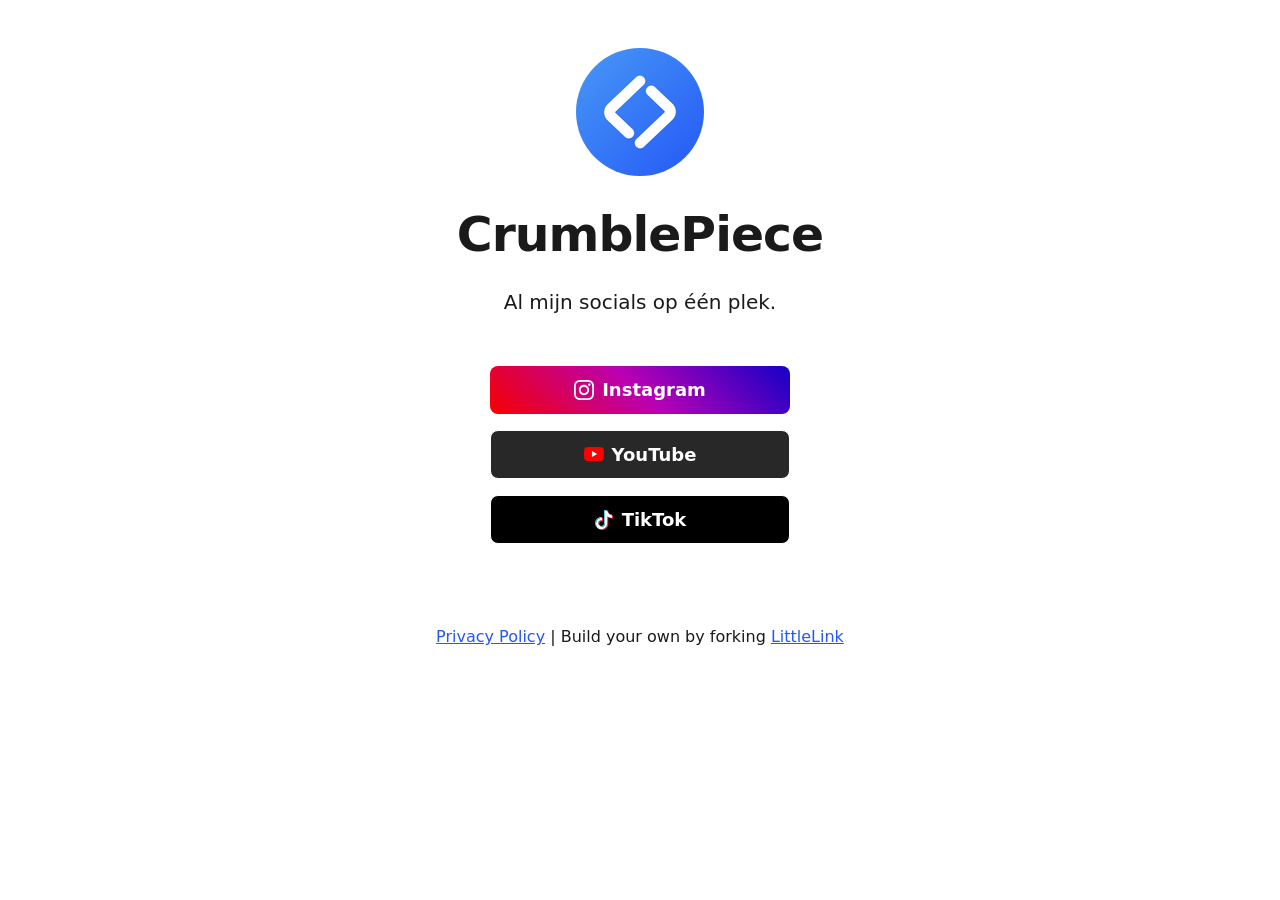
==== index.html @ 975ea376 "CrumblePiece linkpagina op basis van LittleLink Co-Authored-By: Claude Opus 5.5 <noreply@anthropic.c" ====
<!DOCTYPE html>

<!--
  To change the theme, change the class on the html tag below to one of:
  - theme-auto: Automatically switches based on user's system preferences
  - theme-light: Forces light theme
  - theme-dark: Forces dark theme
-->

<html class="theme-auto" lang="nl"> <!-- Update `class="theme-auto"` with your preference -->

  <head>
    <meta charset="utf-8">
    <meta name="viewport" content="width=device-width, initial-scale=1">

    <!-- Page Title - Change this to your name/brand (50-60 characters recommended) -->
    <title>CrumblePiece</title>
    <link rel="icon" type="image/png" href="images/avatar.png"> <!-- Update this with your own favicon -->

    <!-- Meta Description - Write a description (150-160 characters recommended) -->
    <meta name="description" content="Volg CrumblePiece op Instagram, YouTube en TikTok.">

    <!-- Canonical URL - Helps prevent duplicate content issues -->
    <link rel="canonical" href="https://crumblepiece.com/">

    <!-- Author Information -->
    <meta name="author" content="CrumblePiece">

    <!-- Browser UI Color - Matches the default light/dark theme backgrounds -->
    <meta name="theme-color" content="#ffffff" media="(prefers-color-scheme: light)">
    <meta name="theme-color" content="#121212" media="(prefers-color-scheme: dark)">

    <!-- Social Sharing (Open Graph & Twitter) - Uncomment and fill in to control how your page
         looks when shared on social platforms and in chat apps.
         og:url and og:image must be full absolute URLs. -->
    <!--
    <meta property="og:type" content="website">
    <meta property="og:title" content="CrumblePiece">
    <meta property="og:description" content="A short description of your page.">
    <meta property="og:url" content="https://crumblepiece.com/">
    <meta property="og:image" content="https://yourwebsite.com/images/avatar@2x.png">
    <meta name="twitter:card" content="summary">
    -->

    <!-- Font Preloads - Lets the browser fetch fonts in parallel with the stylesheets -->
    <link rel="preload" href="fonts/open-sans-v34-vietnamese_latin-ext_latin_hebrew_greek-ext_greek_cyrillic-ext_cyrillic-regular.woff2" as="font" type="font/woff2" crossorigin>
    <link rel="preload" href="fonts/open-sans-v34-vietnamese_latin-ext_latin_hebrew_greek-ext_greek_cyrillic-ext_cyrillic-700.woff2" as="font" type="font/woff2" crossorigin>
    <link rel="preload" href="fonts/open-sans-v34-vietnamese_latin-ext_latin_hebrew_greek-ext_greek_cyrillic-ext_cyrillic-800.woff2" as="font" type="font/woff2" crossorigin>

    <!-- Stylesheets -->
    <link rel="stylesheet" href="css/reset.css">
    <link rel="stylesheet" href="css/style.css">
    <link rel="stylesheet" href="css/brands.css">

    <!-- LittleLink Extended Stylesheet (Optional) -->
    <!-- <link rel="stylesheet" href="css/brands-extended.css"> -->
    <!-- Learn more at https://github.com/sethcottle/littlelink-extended.
         Remove comments if you've added LittleLink Extended dependencies -->

  </head>

<body>

    <div class="container">
        <div class="column">
          <main>

            <!--
              By default, the Avatar is rounded. Use the following:
              - avatar--rounded: Automatically rounds the image
              - avatar--soft: Slightly rounds the image
              - avatar--none: Removes any rounding

              Be sure to replace the src with your own image path and update the alt text
            -->
            <img class="avatar avatar--rounded" src="images/avatar.png" srcset="images/avatar@2x.png 2x" alt="CrumblePiece" width="128" height="128" fetchpriority="high">

            <!-- Replace with your name or brand -->
            <h1>CrumblePiece</h1>

            <!-- Add a short description about yourself or your brand -->
            <p>Al mijn socials op één plek.</p>

            <!-- All your buttons go here -->
            <nav class="button-stack" aria-label="Links">

              <!-- Instagram -->
              <a class="button button-instagram" href="https://www.instagram.com/crumblepiece" target="_blank" rel="noopener"><img class="icon" aria-hidden="true" src="images/icons/instagram.svg" alt="Instagram Logo">Instagram</a>

              <!-- YouTube -->
              <a class="button button-yt" href="https://www.youtube.com/@CrumblePiece" target="_blank" rel="noopener"><img class="icon" aria-hidden="true" src="images/icons/youtube.svg" alt="YouTube Logo">YouTube</a>

              <!-- TikTok -->
              <a class="button button-tiktok" href="https://www.tiktok.com/@crumblepiece0" target="_blank" rel="noopener"><img class="icon" aria-hidden="true" src="images/icons/tiktok.svg" alt="TikTok Logo">TikTok</a>

      </nav>
      </main>

      <!-- Feel free to add your own footer information, including updating `privacy.html` to reflect how your LittleLink fork is set up -->
      <footer>
        <a href="privacy.html">Privacy Policy</a> | Build your own by forking <a href="https://littlelink.io" target="_blank" rel="noopener">LittleLink</a>
      </footer>

    </div>
  </div>

</body>

</html>
---- css/style.css ----
/*
* LittleLink
* https://littlelink.io
* Free to use under the MIT license
* http://www.opensource.org/licenses/mit-license.php
*/

/* Grid
  –––––––––––––––––––––––––––––––––––––––––––––––––– */
  .container {
	position:relative;
	width:100%;
	max-width:37.5rem;     				/* 600px */
    text-align:center;
	margin:0 auto;
	padding:var(--spacing-xl) var(--spacing-m) 0 var(--spacing-m);
	box-sizing:border-box;
}
.container-left {
	position:relative;
	width:100%;
	max-width:37.5rem;
	text-align:left;
	margin:0 auto;
	padding:0 1.25rem;
	box-sizing:border-box;
}
.container-left p {
	margin-bottom: 1rem;  				/* 16px space between paragraphs */
  }
.column {
	width:100%;
	box-sizing:border-box;
}
/* For devices larger than 400px */
  @media (min-width:25rem) {            /* 400px */
    .container {
	width:85%;
}
}/* For devices larger than 550px */
  @media (min-width:34.375rem) {        /* 550px */
    .container {
	width:80%;
}
}

/* Base Styles
  –––––––––––––––––––––––––––––––––––––––––––––––––– */
  body {
	margin:0;
	padding:0;
	background-color:#ffffff;
	color:#1a1a1a;
	font-family:"Open Sans",system-ui;
    font-weight:400;
	line-height:1.6;
}

/* Base Typography Settings
–––––––––––––––––––––––––––––––––––––––––––––––––– */
/* Base size - 16px browser default */
:root {
  font-size:16px;           /* Using a 1.25 modular scale for typography */
  --scale-0:1rem;           /* 16px */
  --scale-1:1.25rem;        /* 20px */
  --scale-2:1.563rem;       /* 25px */
  --scale-3:1.953rem;       /* 31px */
  --scale-4:2.441rem;       /* 39px */
  --scale-5:3.052rem;       /* 49px */

  /* Spacing units */
  --spacing-xs:0.5rem;      /* 8px */
  --spacing-s:1rem;         /* 16px */
  --spacing-m:1.5rem;       /* 24px */
  --spacing-l:2rem;         /* 32px */
  --spacing-xl:3rem;        /* 48px */
  --spacing-xxl:4rem;       /* 64px */
}

/* Avatar */
.avatar {
	width: 8rem;             /* 128px */
	height: 8rem;
	border-radius: 50%;
	object-fit: cover;
	background-position: center;
	margin-bottom: var(--spacing-l);
	margin-left: auto;
	margin-right: auto;
	display: block;
  }

/* Typography Scale */
h1 {
	margin:0 0 var(--spacing-m) 0;
	font-size:var(--scale-5);           /* ~49px */
  	font-weight:800;
	line-height:1.1;
	letter-spacing:-0.02em;
	word-wrap:break-word;
	overflow-wrap:break-word;
	hyphens:auto;           /* Delete this to remove automatic hyphen on line break */
}
body {
	font-size:var(--scale-1);           /* 20px */
  	line-height:1.6;
}
.container p {
	margin:0 0 var(--spacing-xl) 0;
	font-size:var(--scale-1);
	line-height:1.6;
}

/* Footer */
footer {
	margin:var(--spacing-xxl) 0;            /* 4rem (64px) top and bottom */
    font-size:var(--scale-0);
}

/* Responsive adjustments */
@media (max-width:34.375rem) {              /* 550px */
  h1 {
	font-size:2rem;
}
body {
	font-size:var(--scale-0);
}
.container p {
	font-size:var(--scale-0);
}
.avatar {
	margin-bottom:var(--spacing-m);
}
footer {
	margin:var(--spacing-xl) 0;         	/* 3rem (48px) top and bottom */
}
}

/* Links
  –––––––––––––––––––––––––––––––––––––––––––––––––– */
  a {
	color:#2457F5;
	text-decoration:underline;
}
a:hover {
	color:#083BDA;
}

/* Buttons
–––––––––––––––––––––––––––––––––––––––––––––––––– */
.button,button {
	display:inline-flex;
	align-items:center;
	justify-content:center;
	width:18.75rem;             	/* 300px */
 	min-height:3rem;                /* 48px */
  	padding:0.75rem 1rem;         	/* 12px ; 16px */
  	font-size:1.125rem;           	/* 18px */
  	font-weight:700;
	text-decoration:none;
	white-space:normal;
  	background-color:var(--button-background,transparent);
	color:var(--button-text,#000000);
	border:var(--button-border,none);
	border-radius:0.5rem;
	cursor:pointer;
	box-sizing:border-box;
	hyphens:auto;               	/* Delete this to remove automatic hyphen on line break */
  	margin-bottom:1rem;
	text-align:center;
	line-height:1.3;
}

/* Icons
–––––––––––––––––––––––––––––––––––––––––––––––––– */
.icon {
	width:1.25rem;
	height:1.25rem;
	margin-right:0.5rem;
	flex-shrink:0;
}

/* Avatar Modifiers
  –––––––––––––––––––––––––––––––––––––––––––––––––– */
   /* Modifier for no avatar rounding */
   .avatar--none {
	border-radius: 0%;
  }

  /* Modifier for rounded avatar */
  .avatar--rounded {
	border-radius: 50%;
  }

  /* Modifier for slightly rounded corners */
  .avatar--soft {
	border-radius: 0.5rem;   /* 8px rounded corners */
  }

/* Theme System
  –––––––––––––––––––––––––––––––––––––––––––––––––– */
/* Light theme is default above */

/* Light theme (forced) */
:root.theme-light {
	color-scheme:light;
}

/* Dark theme */
:root.theme-dark {
	color-scheme:dark;
}
:root.theme-dark :focus-visible {
	outline: 2px solid #4899F7;
	outline-offset: 2px;
  }
:root.theme-dark body {
	background-color:#121212;
	color:#ffffff;
}
:root.theme-dark a:not(.button) {
	color:#4899F7;
}
:root.theme-dark a:not(.button):hover {
	color:#7AB8FF;
}

/* Auto theme */
:root.theme-auto {
	color-scheme:light dark;
}
@media (prefers-color-scheme:dark) {
	:root.theme-auto body {
	background-color:#121212;
	color:#ffffff;
}
:root.theme-auto :focus-visible {
    outline: 2px solid #4899F7;
    outline-offset: 2px;
  }
:root.theme-auto a:not(.button) {
	color:#4899F7;
}
:root.theme-auto a:not(.button):hover {
	color:#7AB8FF;
}
}

/* Button Text Color Override
    –––––––––––––––––––––––––––––––––––––––––––––––––– */
    .button:hover,button:hover {
	color:var(--button-text,#000000);
}

/* Privacy Page Styles
  –––––––––––––––––––––––––––––––––––––––––––––––––– */
.container-left nav {
	margin:var(--spacing-l) 0;
	text-align:left;
}
section {
	margin:var(--spacing-xl) 0;
	text-align:left;
}
h2 {
	font-size:var(--scale-3);
	font-weight:700;
	margin-bottom:var(--spacing-m);
}
h3 {
	font-size:var(--scale-2);
	font-weight:600;
	margin:var(--spacing-l) 0 var(--spacing-s) 0;
}
ul {
	list-style:none;
	padding:0;
	margin:0 0 var(--spacing-m) 0;
}
ul li {
	margin-bottom:var(--spacing-xs);
}

/* Privacy page specific responsive adjustments */
  @media (max-width:34.375rem) {
	h2 {
	font-size:var(--scale-2);
	}
	h3 {
	font-size:var(--scale-1);
	}
	section {
	margin:var(--spacing-l) 0;
	}
}

/* Font Face Definitions
  –––––––––––––––––––––––––––––––––––––––––––––––––– */
@font-face {
	font-display:swap;
	font-family:'Open Sans';
	font-style:normal;
	font-weight:400;
	src:url('../fonts/open-sans-v34-vietnamese_latin-ext_latin_hebrew_greek-ext_greek_cyrillic-ext_cyrillic-regular.woff2') format('woff2');
}
@font-face {
	font-display:swap;
	font-family:'Open Sans';
	font-style:normal;
	font-weight:600;
	src:url('../fonts/open-sans-v34-vietnamese_latin-ext_latin_hebrew_greek-ext_greek_cyrillic-ext_cyrillic-600.woff2') format('woff2');
}
@font-face {
	font-display:swap;
	font-family:'Open Sans';
	font-style:normal;
	font-weight:700;
	src:url('../fonts/open-sans-v34-vietnamese_latin-ext_latin_hebrew_greek-ext_greek_cyrillic-ext_cyrillic-700.woff2') format('woff2');
}
@font-face {
	font-display:swap;
	font-family:'Open Sans';
	font-style:normal;
	font-weight:800;
	src:url('../fonts/open-sans-v34-vietnamese_latin-ext_latin_hebrew_greek-ext_greek_cyrillic-ext_cyrillic-800.woff2') format('woff2');
}
---- css/brands.css ----
/*
* LittleLink Button Styles
* https://littlelink.io
* Free to use under the MIT license
* http://www.opensource.org/licenses/mit-license.php
*/

/* Brand Button Base Styles
–––––––––––––––––––––––––––––––––––––––––––––––––– */
/* Only include brand-specific button styling here.
   The color/background/border plumbing lives in style.css. */
.button,button {
	transition:filter 0.2s ease,transform 0.2s ease;
}

/* Global Button Hover Effect
–––––––––––––––––––––––––––––––––––––––––––––––––– */
.button:hover,button:hover {
	filter:brightness(90%);
	transform:translateY(-1px);
}

/* Button Icons
–––––––––––––––––––––––––––––––––––––––––––––––––– */
.icon {
	filter:var(--icon-filter,none);
}

/* Brand-Specific Styles
–––––––––––––––––––––––––––––––––––––––––––––––––– */

/* Default */
.button.button-default {
	--button-text:#ffffff;
	--button-background:#2457F5;
	--button-border:1px solid #ffffff;
}

/* Amazon */
.button-amazon {
	--button-text:#000000;
	--button-background:#FFFFFF;
	--button-border:1px solid #212121;
}

/* Amazon Music */
.button-amazon-music {
	--button-text:#000000;
	--button-background:#25D1DA;
}

/* Apple App Store */
.button-appstore {
	--button-text:#FFFFFF;
	--button-background:#000000;
	--button-border:1px solid #FFFFFF;
}

/* Apple Invites */
.button-invites {
	--button-text:#FFFFFF;
	--button-background:#000000;
	--button-border:1px solid #FFFFFF;
}

/* Apple Music */
.button-apple-music {
	--button-text:#ffffff;
	--button-background:#000000;
	--button-border:1px solid #FFFFFF;
}

/* Apple Music Alt */
.button-apple-music-alt {
	--button-text:#ffffff;
	background-image:linear-gradient(to bottom,#FB5C74,#FA233B);
}

/* Apple Podcasts */
.button-apple-podcasts {
	--button-text:#ffffff;
	--button-background:#000000;
	--button-border:1px solid #FFFFFF;
}

/* Apple Podcasts Alt */
.button-apple-podcasts-alt {
	--button-text:#ffffff;
	background-image:linear-gradient(to bottom,#F452FF,#832BC1);
}

/* Bandcamp */
.button-bandcamp {
	--button-text:#ffffff;
	--button-background:#1d9fc3;
}

/* Behance */
.button-behance {
	--button-text:#ffffff;
	--button-background:#0057FF;
  --button-border:1px solid #FFFFFF;
}

/* Bluesky */
.button-bluesky {
	--button-text:#FFFFFF;
	--button-background:#1185FE;
}

/* Bluesky Alt */
.button-bluesky-alt {
	--button-text:#000000;
	--button-background:#FFFFFF;
	--button-border:1px solid #000000;
}

/* Buy Me a Coffee */
.button-coffee {
	--button-text:#000000;
	--button-background:#ffdd00;
}

/* Cal.com */
.button-cal {
	--button-text:#FFFFFF;
	--button-background:#292929;
	--button-border:1px solid #FFFFFF;
}

/* Calendly */
.button-calendly {
	--button-text:#FFFFFF;
	--button-background:#006BFF;
}

/* Cash App */
.button-cash-app {
	--button-text:#ffffff;
	background-image:linear-gradient(to bottom,#00d64b,#00c244);
}

/* dev.to */
.button-dev-to {
	--button-text:#000000;
	--button-background:#f5f5f5;
	--button-border:1px solid #212121;
}

/* Discogs */
.button-discogs {
	--button-text:#000000;
	--button-background:#FFFFFF;
	--button-border:1px solid #000000;
}

/* Discogs Alt */
.button-discogs-alt {
	--button-text:#FFFFFF;
	--button-background:#000000;
	--button-border:1px solid #FFFFFF;
}

/* Discord */
.button-discord {
	--button-text:#ffffff;
	--button-background:#5865F2;
}

/* Dribbble */
.button-dribbble {
	--button-text:#000000;
	--button-background:#FFFFFF;
	--button-border:1px solid #212121;
}

/* Etsy */
.button-etsy {
	--button-text:#ffffff;
	--button-background:#F45800;
}

/* Facebook */
.button-faceb {
	--button-text:#ffffff;
	--button-background:#0866FF;
}

/* Facebook Messenger */
.button-messenger {
	--button-text:#ffffff;
	--button-background:#0866FF;
}

/* Figma */
.button-figma {
	--button-text:#ffffff;
	--button-background:#000000;
	--button-border:1px solid #FFFFFF;
}

/* Fiverr */
.button-fiverr {
	--button-text:#ffffff;
	--button-background:#1DBF73;
}

/* Flickr */
.button-flickr {
	--button-text:#ffffff;
	--button-background:#000000;
	--button-border:1px solid #FFFFFF;
}

/* GitHub */
.button-github {
	--button-text:#ffffff;
	--button-background:#000000;
	--button-border:1px solid #FFFFFF;
}

/* GitLab */
.button-gitlab {
	--button-text:#ffffff;
	--button-background:#6151b2;
}

/* GoFundMe */
.button-gofundme {
	--button-text:#ffffff;
	--button-background:#02A95C;
}

/* Goodreads */
.button-goodreads {
	--button-text:#333333;
	--button-background:#f3f1e6;
	--button-border:1px solid #212121;
}

/* Google Black */
.button-google-black {
	--button-text:#FFFFFF;
	--button-background:#000000;
	--button-border:1px solid #FFFFFF;
}

/* Google Play Store */
.button-playstore {
	--button-text:#FFFFFF;
	--button-background:#000000;
	--button-border:1px solid #FFFFFF;
}

/* Google Scholar */
.button-google-scholar {
	--button-text:#000000;
	--button-background:#FFFFFF;
	--button-border:1px solid #212121;
}

/* Hashnode */
.button-hashnode {
	--button-text:#000000;
	--button-background:#ffffff;
	--button-border:1px solid #212121;
}

/* Instagram */
.button-instagram {
	--button-text:#ffffff;
	background-image:linear-gradient(-135deg,#1400c8,#b900b4,#f50000);
}

/* Kick */
.button-kick {
	--button-text:#ffffff;
	--button-background:#000000;
	--button-border:1px solid #ffffff;
}

/* Kick Alt */
.button-kick-alt {
	--button-text:#000000;
	--button-background:#01e701;
}

/* Kickstarter */
.button-kickstarter {
	--button-text:#ffffff;
	--button-background:#05ce78;
}

/* Ko-fi */
.button-ko-fi {
	--button-text:#ffffff;
	--button-background:#000000;
  --button-border:1px solid #FFFFFF;
}

/* Last.fm */
.button-last-fm {
	--button-text:#ffffff;
	--button-background:#D51007;
}

/* Letterboxd */
.button-letterboxd {
	--button-text:#ffffff;
	--button-background:#2c3440;
	--button-border:1px solid #FFFFFF;
}

/* Line */
.button-line {
	--button-text:#FFFFFF;
	--button-background:#06C755;
}

/* LinkedIn */
.button-linked {
	--button-text:#ffffff;
	--button-background:#2867b2;
}

/* Mailchimp */
.button-mailchimp {
	--button-text:#000000;
	--button-background:#FFE01B;
}

/* Mastodon */
.button-mastodon {
	--button-text:#ffffff;
	--button-background:#17063B;
	--button-border:1px solid #FFFFFF;
}

/* Matrix */
.button-matrix {
	--button-text:#000000;
	--button-background:#ffffff;
	--button-border:1px solid #000000;
}

/* Meetup */
.button-meetup {
	--button-text:#000000;
	--button-background:#ffffff;
	--button-border:1px solid #000000;
}

/* Meetup Alt */
.button-meetup-alt {
	--button-text:#ffffff;
	--button-background:#ED1C40;
}

/* Medium */
.button-medium {
	--button-text:#ffffff;
	--button-background:#000000;
	--button-border:1px solid #FFFFFF;
}

/* Microsoft */
.button-microsoft {
	--button-text:#ffffff;
	--button-background:#000000;
	--button-border:1px solid #FFFFFF;
}

/* Notion */
.button-notion {
	--button-text:#000000;
	--button-background:#ffffff;
	--button-border:1px solid #212121;
}

/* Obsidian */
.button.button-obsidian {
	--button-text:#ffffff;
	--button-background:#262626;
	--button-border:1px solid #ffffff;
}

/* OnlyFans */
.button-onlyfans {
	--button-text:#ffffff;
	--button-background:#00AEEF;
}

/* Patreon */
.button-patreon {
	--button-text:#ffffff;
	--button-background:#000000;
	--button-border:1px solid #FFFFFF;
}

/* PayPal */
.button-paypal {
	--button-text:#ffffff;
	--button-background:#002991;
  --button-border:1px solid #FFFFFF;
}

/* Pinterest */
.button-pinterest {
	--button-text:#000000;
	--button-background:#ffffff;
	--button-border:1px solid #212121;
}

/* Product Hunt */
.button-product-hunt {
	--button-text:#000000;
	--button-background:#ffffff;
	--button-border:1px solid #212121;
}

/* Reddit */
.button-reddit {
	--button-text:#FFFFFF;
	--button-background:#FF4500;
}

/* Shop */
.button-shop {
	--button-text:#ffffff;
	--button-background:#5A31F4;
}

/* Signal */
.button-signal {
	--button-text:#ffffff;
	--button-background:#3B45FD;
}

/* Signal Alt */
.button-signal-alt {
	--button-text:#3B45FD;
	--button-background:#E3E8FE;
	--button-border:1px solid #000000;
}

/* Slack */
.button-slack {
	--button-text:#000000;
	--button-background:#FFFFFF;
	--button-border:1px solid #212121;
}

/* Snapchat */
.button-snapchat {
	--button-text:#000000;
	--button-background:#fffc00;
}

/* SoundCloud */
.button-soundcloud {
	--button-text:#ffffff;
	--button-background:#ff5500;
}

/* Spotify */
.button-spotify {
	--button-text:#191414;
	--button-background:#1db954;
}

/* Spotify Alt */
.button-spotify-alt {
	--button-text:#FFFFFF;
	--button-background:#191414;
	--button-border:1px solid #FFFFFF;
}

/* Square */
.button-square {
	--button-text:#FFFFFF;
	--button-background:#006AFF;
}

/* Stack Overflow */
.button-stack-overflow {
	--button-text:#000000;
	--button-background:#FFFFFF;
	--button-border:1px solid #000000;
}

/* Steam */
.button-steam {
	--button-text:#ffffff;
	background-image:linear-gradient(90deg,#08BBFF,#2B75FF);
}

/* Steam Alt */
.button-steam-alt {
	--button-text:#ffffff;
	background-image:linear-gradient(90deg,#09172a,#072a57,#0c5085);
	--button-border:1px solid #FFFFFF;
}

/* Strava */
.button-strava {
	--button-text:#ffffff;
	--button-background:#fc5200;
}

/* Substack */
.button-substack {
	--button-text:#ffffff;
	--button-background:#FF6719;
}

/* Telegram */
.button-telegram {
	--button-text:#ffffff;
	--button-background:#3faee8;
}

/* Threads */
.button-threads {
	--button-text:#FFFFFF;
	--button-background:#000000;
	--button-border:1px solid #FFFFFF;
}

/* Threema */
.button-threema {
	--button-text:#000000;
	--button-background:#3fe669;
}

/* TikTok */
.button-tiktok {
	--button-text:#ffffff;
	--button-background:#000000;
	--button-border:1px solid #FFFFFF;
}

/* Trello */
.button-trello {
	--button-text:#ffffff;
	--button-background:#0065ff;
}

/* Tumblr */
.button-tumb {
	--button-text:#ffffff;
	--button-background:#131313;
	--button-border:1px solid #FFFFFF;
}

/* Twitch */
.button-twitch {
	--button-text:#ffffff;
	--button-background:#9146ff;
}

/* Unsplash */
.button-unsplash {
	--button-text:#000000;
	--button-background:#ffffff;
	--button-border:1px solid #212121;
}

/* Venmo */
.button-venmo {
	--button-text:#ffffff;
	--button-background:#008CFF;
}

/* Vimeo */
.button-vimeo {
	--button-text:#ffffff;
	--button-background:#1ab7ea;
}

/* VSCO */
.button-vsco {
	--button-text:#FFFFFF;
	--button-background:#000000;
	--button-border:1px solid #FFFFFF;
}

/* WhatsApp */
.button-whatsapp {
	--button-text:#ffffff;
	--button-background:#455a64;
}

/* WordPress */
.button-wordpress {
	--button-text:#ffffff;
	--button-background:#3858E9;
}

/* X */
.button-x {
	--button-text:#FFFFFF;
	--button-background:#000000;
	--button-border:1px solid #FFFFFF;
}

/* YouTube */
.button-yt {
	--button-text:#ffffff;
	--button-background:#282828;
	--button-border:1px solid #FFFFFF;
}

/* YouTube Music */
.button-yt-music {
	--button-text:#ffffff;
	--button-background:#282828;
	--button-border:1px solid #FFFFFF;
}

/* YouTube Alt */
.button-yt-alt {
	--button-text:#ffffff;
	--button-background:#FF0000;
}

/* Zelle */
.button-zelle {
	--button-text:#ffffff;
	--button-background:#6D1ED4;
}

/* Zoom */
.button-zoom {
	--button-text:#ffffff;
	--button-background:#0B5CFF;
  --button-border:1px solid #FFFFFF;
}
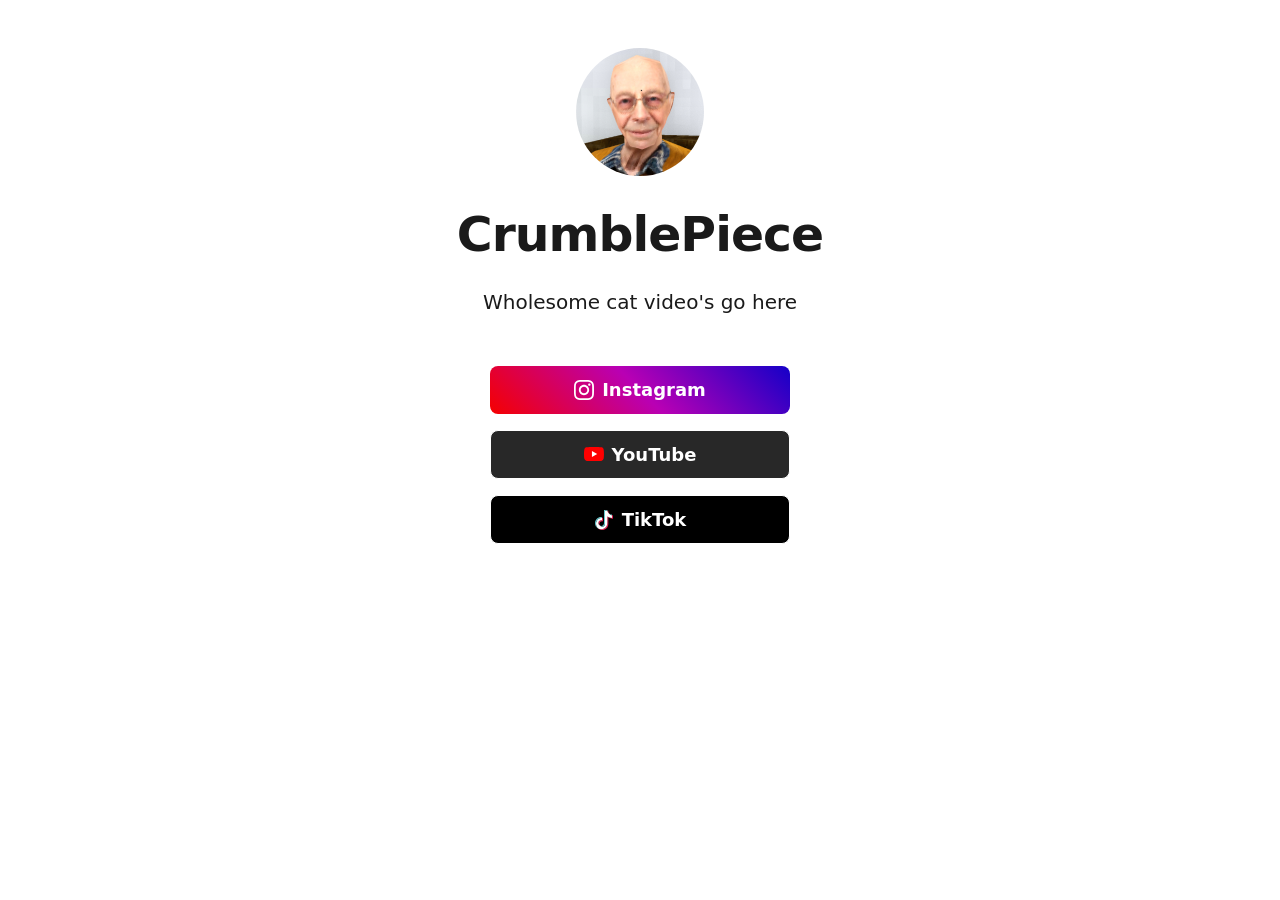
==== commit 1ee1b740: "Nieuwe profielfoto, beschrijving en footer verwijderd Co-Authored-By: Claude Opus 5.5 <noreply@anthr" ====
--- a/index.html
+++ b/index.html
@@ -79,7 +79,7 @@
             <h1>CrumblePiece</h1>
 
             <!-- Add a short description about yourself or your brand -->
-            <p>Al mijn socials op één plek.</p>
+            <p>Wholesome cat video's go here</p>
 
             <!-- All your buttons go here -->
             <nav class="button-stack" aria-label="Links">
@@ -98,7 +98,7 @@
 
       <!-- Feel free to add your own footer information, including updating `privacy.html` to reflect how your LittleLink fork is set up -->
       <footer>
-        <a href="privacy.html">Privacy Policy</a> | Build your own by forking <a href="https://littlelink.io" target="_blank" rel="noopener">LittleLink</a>
+        
       </footer>
 
     </div>
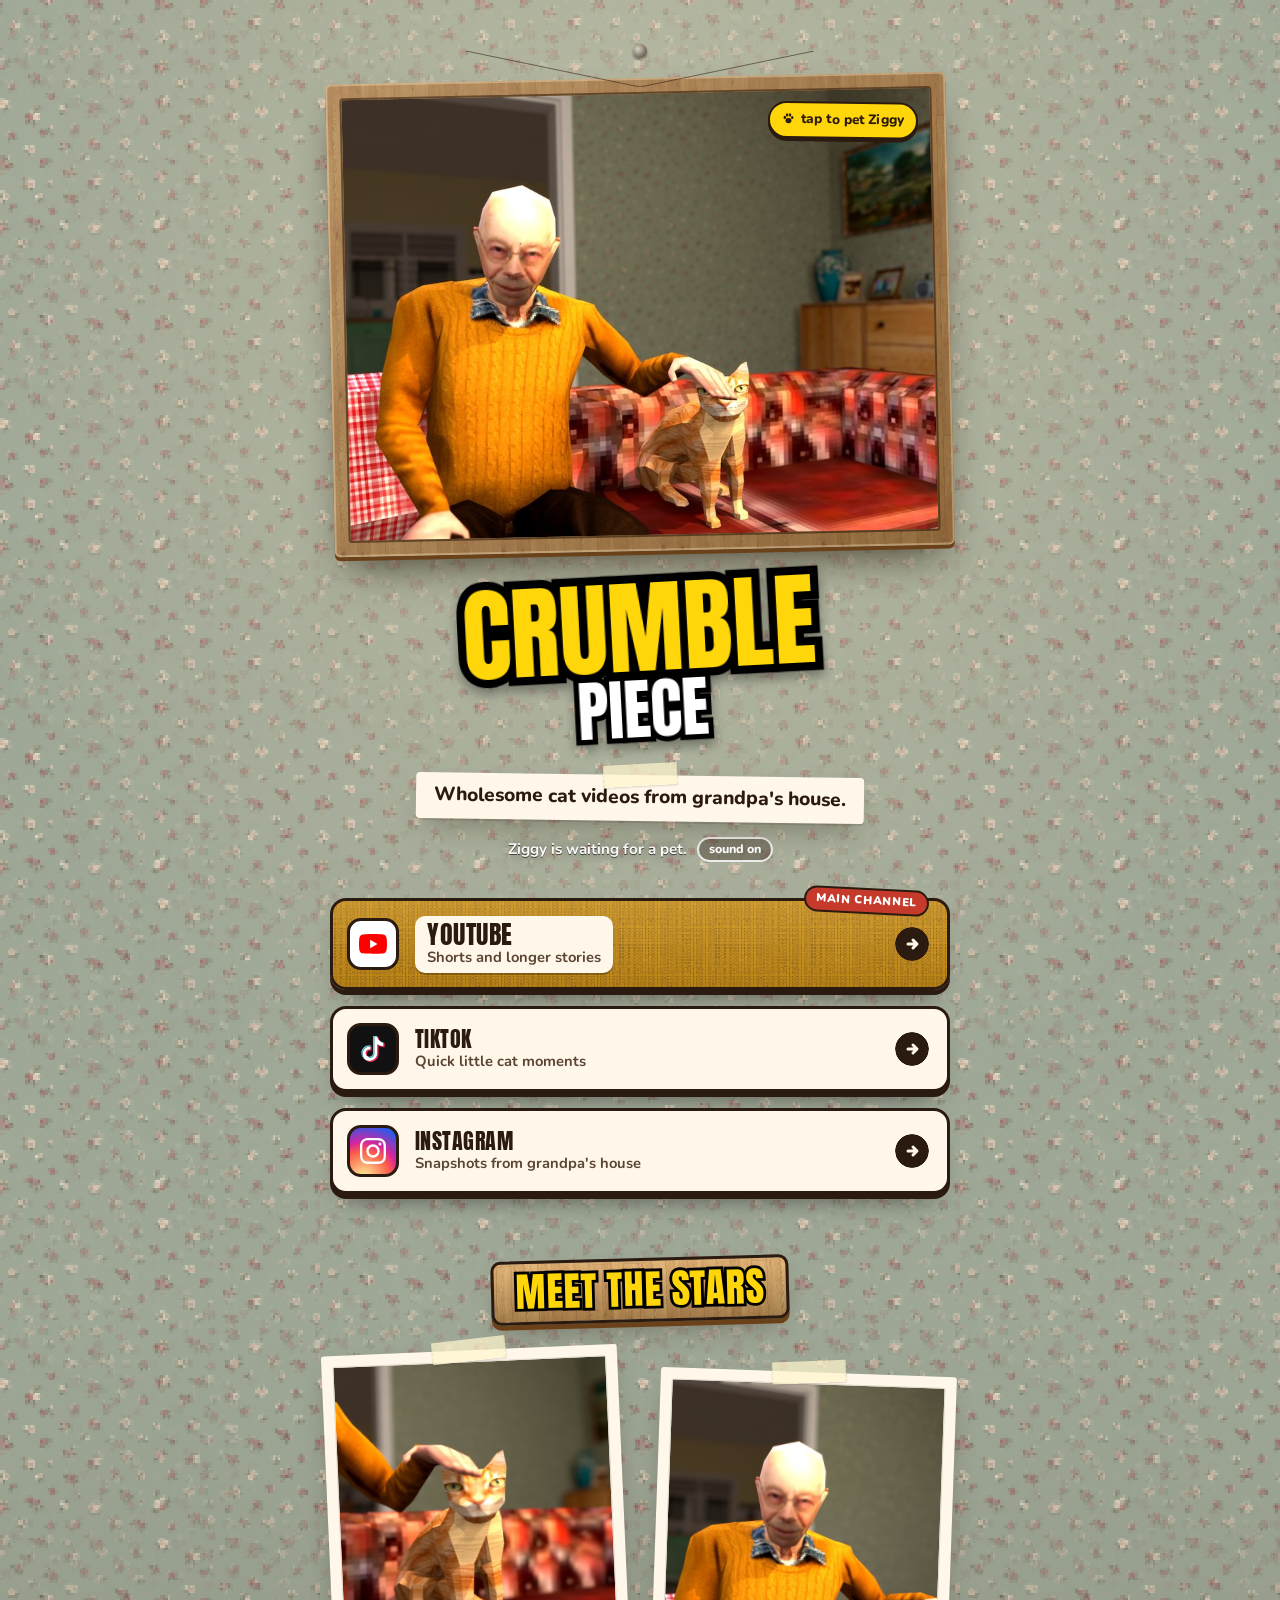
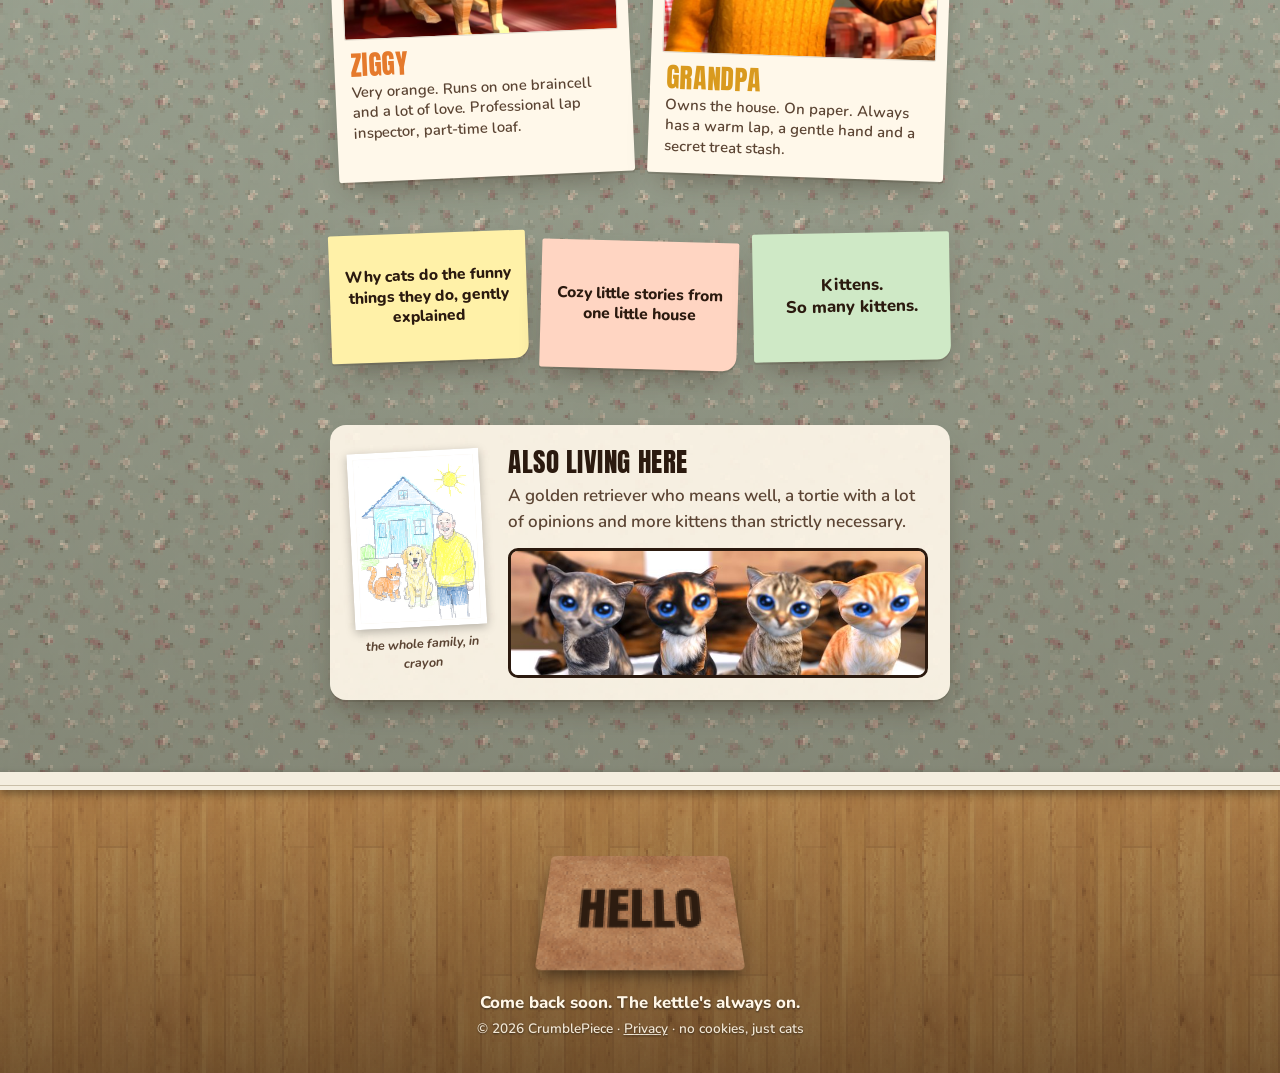
==== commit 508bf11e: "Redesign: grandpa's living room in PSX style New hero renders of Grandpa and Ziggy, set textures fro" ====
--- a/index.html
+++ b/index.html
@@ -1,109 +1,158 @@
 <!DOCTYPE html>
-
-<!--
-  To change the theme, change the class on the html tag below to one of:
-  - theme-auto: Automatically switches based on user's system preferences
-  - theme-light: Forces light theme
-  - theme-dark: Forces dark theme
--->
-
-<html class="theme-auto" lang="nl"> <!-- Update `class="theme-auto"` with your preference -->
+<html lang="en">
 
   <head>
     <meta charset="utf-8">
     <meta name="viewport" content="width=device-width, initial-scale=1">
 
-    <!-- Page Title - Change this to your name/brand (50-60 characters recommended) -->
-    <title>CrumblePiece</title>
-    <link rel="icon" type="image/png" href="images/avatar.png"> <!-- Update this with your own favicon -->
-
-    <!-- Meta Description - Write a description (150-160 characters recommended) -->
-    <meta name="description" content="Volg CrumblePiece op Instagram, YouTube en TikTok.">
-
-    <!-- Canonical URL - Helps prevent duplicate content issues -->
+    <title>CrumblePiece – wholesome cat videos from grandpa's house</title>
+    <meta name="description" content="Wholesome cat videos starring Ziggy, a very orange cat, and Grandpa. Watch CrumblePiece on YouTube, TikTok and Instagram.">
     <link rel="canonical" href="https://crumblepiece.com/">
-
-    <!-- Author Information -->
     <meta name="author" content="CrumblePiece">
 
-    <!-- Browser UI Color - Matches the default light/dark theme backgrounds -->
-    <meta name="theme-color" content="#ffffff" media="(prefers-color-scheme: light)">
-    <meta name="theme-color" content="#121212" media="(prefers-color-scheme: dark)">
+    <link rel="icon" type="image/png" sizes="32x32" href="images/favicon-32.png">
+    <link rel="apple-touch-icon" href="images/apple-touch-icon.png">
+    <meta name="theme-color" content="#8fa287" media="(prefers-color-scheme: light)">
+    <meta name="theme-color" content="#2b2a30" media="(prefers-color-scheme: dark)">
 
-    <!-- Social Sharing (Open Graph & Twitter) - Uncomment and fill in to control how your page
-         looks when shared on social platforms and in chat apps.
-         og:url and og:image must be full absolute URLs. -->
-    <!--
+    <!-- How the page looks when shared in apps and on social media -->
     <meta property="og:type" content="website">
     <meta property="og:title" content="CrumblePiece">
-    <meta property="og:description" content="A short description of your page.">
+    <meta property="og:description" content="Wholesome cat videos from grandpa's house, starring Ziggy and Grandpa.">
     <meta property="og:url" content="https://crumblepiece.com/">
-    <meta property="og:image" content="https://yourwebsite.com/images/avatar@2x.png">
-    <meta name="twitter:card" content="summary">
-    -->
+    <meta property="og:image" content="https://crumblepiece.com/images/og.jpg">
+    <meta property="og:image:width" content="1200">
+    <meta property="og:image:height" content="630">
+    <meta property="og:image:alt" content="Grandpa on his sofa, petting Ziggy the orange cat">
+    <meta name="twitter:card" content="summary_large_image">
 
-    <!-- Font Preloads - Lets the browser fetch fonts in parallel with the stylesheets -->
-    <link rel="preload" href="fonts/open-sans-v34-vietnamese_latin-ext_latin_hebrew_greek-ext_greek_cyrillic-ext_cyrillic-regular.woff2" as="font" type="font/woff2" crossorigin>
-    <link rel="preload" href="fonts/open-sans-v34-vietnamese_latin-ext_latin_hebrew_greek-ext_greek_cyrillic-ext_cyrillic-700.woff2" as="font" type="font/woff2" crossorigin>
-    <link rel="preload" href="fonts/open-sans-v34-vietnamese_latin-ext_latin_hebrew_greek-ext_greek_cyrillic-ext_cyrillic-800.woff2" as="font" type="font/woff2" crossorigin>
-
-    <!-- Stylesheets -->
-    <link rel="stylesheet" href="css/reset.css">
+    <link rel="preload" href="fonts/anton-latin.woff2" as="font" type="font/woff2" crossorigin>
+    <link rel="preload" href="fonts/nunito-latin.woff2" as="font" type="font/woff2" crossorigin>
     <link rel="stylesheet" href="css/style.css">
-    <link rel="stylesheet" href="css/brands.css">
-
-    <!-- LittleLink Extended Stylesheet (Optional) -->
-    <!-- <link rel="stylesheet" href="css/brands-extended.css"> -->
-    <!-- Learn more at https://github.com/sethcottle/littlelink-extended.
-         Remove comments if you've added LittleLink Extended dependencies -->
-
+    <script src="js/main.js" defer></script>
   </head>
 
-<body>
+  <body>
 
-    <div class="container">
-        <div class="column">
-          <main>
+    <div class="wall">
+      <main class="room">
 
-            <!--
-              By default, the Avatar is rounded. Use the following:
-              - avatar--rounded: Automatically rounds the image
-              - avatar--soft: Slightly rounds the image
-              - avatar--none: Removes any rounding
+        <!-- The family photo on the wall: tap it to pet Ziggy -->
+        <header class="hero">
+          <div class="frame-hang">
+            <button class="frame" id="pet" type="button" aria-describedby="pet-count">
+              <img src="images/hero-1200.jpg" srcset="images/hero-800.jpg 800w, images/hero-1200.jpg 1200w"
+                   sizes="(min-width: 700px) 620px, 92vw" width="1200" height="900" fetchpriority="high"
+                   alt="Grandpa in his mustard sweater on the sofa, gently petting Ziggy, an orange cat. Both look into the camera.">
+              <span class="frame-hint" aria-hidden="true">tap to pet Ziggy</span>
+              <span class="visually-hidden">Pet Ziggy</span>
+              <span class="hearts" aria-hidden="true"></span>
+            </button>
+          </div>
 
-              Be sure to replace the src with your own image path and update the alt text
-            -->
-            <img class="avatar avatar--rounded" src="images/avatar.png" srcset="images/avatar@2x.png 2x" alt="CrumblePiece" width="128" height="128" fetchpriority="high">
+          <h1 class="logo" aria-label="CrumblePiece">
+            <span class="logo-top" aria-hidden="true">Crumble</span>
+            <span class="logo-bottom" aria-hidden="true">Piece</span>
+          </h1>
 
-            <!-- Replace with your name or brand -->
-            <h1>CrumblePiece</h1>
+          <p class="tagline">Wholesome cat videos from grandpa's house.</p>
 
-            <!-- Add a short description about yourself or your brand -->
-            <p>Wholesome cat video's go here</p>
+          <p class="pet-count" id="pet-count" aria-live="polite">
+            <span id="pet-text">Ziggy is waiting for a pet.</span>
+            <button class="sound-toggle" id="sound" type="button" aria-pressed="true">sound on</button>
+          </p>
+        </header>
 
-            <!-- All your buttons go here -->
-            <nav class="button-stack" aria-label="Links">
+        <!-- Where to watch -->
+        <nav class="links" aria-label="Watch CrumblePiece">
 
-              <!-- Instagram -->
-              <a class="button button-instagram" href="https://www.instagram.com/crumblepiece" target="_blank" rel="noopener"><img class="icon" aria-hidden="true" src="images/icons/instagram.svg" alt="Instagram Logo">Instagram</a>
+          <a class="link link--main" href="https://www.youtube.com/@CrumblePiece" target="_blank" rel="noopener">
+            <span class="link-icon link-icon--yt"><img src="images/icons/youtube.svg" alt="" width="28" height="28"></span>
+            <span class="link-text">
+              <span class="link-title">YouTube</span>
+              <span class="link-sub">Shorts and longer stories</span>
+            </span>
+            <span class="link-badge">main channel</span>
+            <span class="link-arrow" aria-hidden="true"></span>
+          </a>
 
-              <!-- YouTube -->
-              <a class="button button-yt" href="https://www.youtube.com/@CrumblePiece" target="_blank" rel="noopener"><img class="icon" aria-hidden="true" src="images/icons/youtube.svg" alt="YouTube Logo">YouTube</a>
+          <a class="link" href="https://www.tiktok.com/@crumblepiece0" target="_blank" rel="noopener">
+            <span class="link-icon link-icon--tt"><img src="images/icons/tiktok.svg" alt="" width="26" height="26"></span>
+            <span class="link-text">
+              <span class="link-title">TikTok</span>
+              <span class="link-sub">Quick little cat moments</span>
+            </span>
+            <span class="link-arrow" aria-hidden="true"></span>
+          </a>
 
-              <!-- TikTok -->
-              <a class="button button-tiktok" href="https://www.tiktok.com/@crumblepiece0" target="_blank" rel="noopener"><img class="icon" aria-hidden="true" src="images/icons/tiktok.svg" alt="TikTok Logo">TikTok</a>
+          <a class="link" href="https://www.instagram.com/crumblepiece" target="_blank" rel="noopener">
+            <span class="link-icon link-icon--ig"><img src="images/icons/instagram.svg" alt="" width="26" height="26"></span>
+            <span class="link-text">
+              <span class="link-title">Instagram</span>
+              <span class="link-sub">Snapshots from grandpa's house</span>
+            </span>
+            <span class="link-arrow" aria-hidden="true"></span>
+          </a>
 
-      </nav>
+        </nav>
+
+        <!-- The two stars, as polaroids taped to the wallpaper -->
+        <section class="stars" aria-labelledby="stars-title">
+          <h2 class="sign" id="stars-title">Meet the stars</h2>
+
+          <div class="polaroids">
+            <figure class="polaroid polaroid--ziggy">
+              <img src="images/ziggy.jpg" width="600" height="600" loading="lazy"
+                   alt="Close-up of Ziggy, an orange cat, looking into the camera while Grandpa's hand rests on his head">
+              <figcaption>
+                <strong>Ziggy</strong>
+                Very orange. Runs on one braincell and a lot of love. Professional lap inspector, part-time loaf.
+              </figcaption>
+            </figure>
+
+            <figure class="polaroid polaroid--grandpa">
+              <img src="images/grandpa.jpg" width="600" height="600" loading="lazy"
+                   alt="Grandpa in his mustard sweater and checked shirt, smiling into the camera">
+              <figcaption>
+                <strong>Grandpa</strong>
+                Owns the house. On paper. Always has a warm lap, a gentle hand and a secret treat stash.
+              </figcaption>
+            </figure>
+          </div>
+        </section>
+
+        <!-- What the channel is about: three notes on the wall -->
+        <section class="notes" aria-label="What you'll find">
+          <p class="note note--1">Why cats do the funny things they do, gently explained</p>
+          <p class="note note--2">Cozy little stories from one little house</p>
+          <p class="note note--3">Kittens. <br>So many kittens.</p>
+        </section>
+
+        <!-- The rest of the household -->
+        <section class="family" aria-labelledby="family-title">
+          <figure class="drawing">
+            <img src="images/tex/kid_drawing.png" width="96" height="128" loading="lazy"
+                 alt="A child's crayon drawing of a blue house, an orange cat, a golden dog and grandpa in a yellow sweater">
+            <figcaption>the whole family, in crayon</figcaption>
+          </figure>
+          <div class="family-text">
+            <h2 class="family-title" id="family-title">Also living here</h2>
+            <p>A golden retriever who means well, a tortie with a lot of opinions and more kittens than strictly necessary.</p>
+            <img class="kittens" src="images/kittens.jpg" width="720" height="215" loading="lazy"
+                 alt="Four kittens peeking over the edge of a box with big blue eyes">
+          </div>
+        </section>
+
       </main>
+    </div>
 
-      <!-- Feel free to add your own footer information, including updating `privacy.html` to reflect how your LittleLink fork is set up -->
-      <footer>
-        
-      </footer>
+    <!-- Skirting board, wooden floor and the doormat -->
+    <footer class="floor">
+      <img class="doormat" src="images/tex/doormat.png" width="96" height="72" alt="A doormat that says HELLO">
+      <p class="floor-line">Come back soon. The kettle's always on.</p>
+      <p class="floor-small">© 2026 CrumblePiece · <a href="privacy.html">Privacy</a> · no cookies, just cats</p>
+    </footer>
 
-    </div>
-  </div>
-
-</body>
+  </body>
 
 </html>
--- a/css/style.css
+++ b/css/style.css
@@ -1,326 +1,799 @@
-/*
-* LittleLink
-* https://littlelink.io
-* Free to use under the MIT license
-* http://www.opensource.org/licenses/mit-license.php
-*/
-
-/* Grid
-  –––––––––––––––––––––––––––––––––––––––––––––––––– */
-  .container {
-	position:relative;
-	width:100%;
-	max-width:37.5rem;     				/* 600px */
-    text-align:center;
-	margin:0 auto;
-	padding:var(--spacing-xl) var(--spacing-m) 0 var(--spacing-m);
-	box-sizing:border-box;
-}
-.container-left {
-	position:relative;
-	width:100%;
-	max-width:37.5rem;
-	text-align:left;
-	margin:0 auto;
-	padding:0 1.25rem;
-	box-sizing:border-box;
-}
-.container-left p {
-	margin-bottom: 1rem;  				/* 16px space between paragraphs */
+/* CrumblePiece – grandpa's living room, PSX style.
+   The wallpaper, floor, knit, doormat and crayon drawing are the real textures from the video set;
+   they are scaled up with pixelated filtering, just like in the renders. */
+
+@font-face {
+  font-family: "Anton";
+  src: url("../fonts/anton-latin.woff2") format("woff2");
+  font-weight: 400;
+  font-display: swap;
+}
+
+@font-face {
+  font-family: "Nunito";
+  src: url("../fonts/nunito-latin.woff2") format("woff2");
+  font-weight: 200 1000;
+  font-display: swap;
+}
+
+@font-face {
+  font-family: "Nunito";
+  src: url("../fonts/nunito-italic-latin.woff2") format("woff2");
+  font-weight: 200 1000;
+  font-style: italic;
+  font-display: swap;
+}
+
+/* ------------------------------------------------------------------ tokens */
+
+:root {
+  --ink: #2b1a0f;
+  --ink-soft: #5b4433;
+  --paper: #fff8ea;
+  --paper-edge: #f1e3c6;
+  --yellow: #ffd60a;
+  --mustard: #d99a1e;
+  --orange: #e57a2c;
+  --red: #c63a2b;
+  --sage: #8fa287;
+  --wood: #b77a3e;
+  --trim: #f4eedf;
+  --wall-shade: rgba(255, 236, 196, 0.28);
+  --wall-dim: rgba(30, 18, 8, 0);
+  --shadow: 0 2px 0 rgba(43, 26, 15, 0.12), 0 14px 30px -12px rgba(43, 26, 15, 0.45);
+  --radius: 16px;
+  --display: "Anton", "Impact", "Arial Narrow Bold", sans-serif;
+  --body: "Nunito", ui-rounded, "Segoe UI", system-ui, sans-serif;
+  color-scheme: light;
+}
+
+/* Evening at grandpa's: the lamp is on, the wallpaper goes dusky */
+@media (prefers-color-scheme: dark) {
+  :root {
+    --wall-shade: rgba(255, 196, 110, 0.20);
+    --wall-dim: rgba(22, 16, 34, 0.62);
+    --shadow: 0 2px 0 rgba(0, 0, 0, 0.3), 0 16px 34px -12px rgba(0, 0, 0, 0.75);
+    --trim: #d9cdb3;
+    color-scheme: dark;
   }
-.column {
-	width:100%;
-	box-sizing:border-box;
-}
-/* For devices larger than 400px */
-  @media (min-width:25rem) {            /* 400px */
-    .container {
-	width:85%;
-}
-}/* For devices larger than 550px */
-  @media (min-width:34.375rem) {        /* 550px */
-    .container {
-	width:80%;
-}
-}
-
-/* Base Styles
-  –––––––––––––––––––––––––––––––––––––––––––––––––– */
-  body {
-	margin:0;
-	padding:0;
-	background-color:#ffffff;
-	color:#1a1a1a;
-	font-family:"Open Sans",system-ui;
-    font-weight:400;
-	line-height:1.6;
-}
-
-/* Base Typography Settings
-–––––––––––––––––––––––––––––––––––––––––––––––––– */
-/* Base size - 16px browser default */
-:root {
-  font-size:16px;           /* Using a 1.25 modular scale for typography */
-  --scale-0:1rem;           /* 16px */
-  --scale-1:1.25rem;        /* 20px */
-  --scale-2:1.563rem;       /* 25px */
-  --scale-3:1.953rem;       /* 31px */
-  --scale-4:2.441rem;       /* 39px */
-  --scale-5:3.052rem;       /* 49px */
-
-  /* Spacing units */
-  --spacing-xs:0.5rem;      /* 8px */
-  --spacing-s:1rem;         /* 16px */
-  --spacing-m:1.5rem;       /* 24px */
-  --spacing-l:2rem;         /* 32px */
-  --spacing-xl:3rem;        /* 48px */
-  --spacing-xxl:4rem;       /* 64px */
-}
-
-/* Avatar */
-.avatar {
-	width: 8rem;             /* 128px */
-	height: 8rem;
-	border-radius: 50%;
-	object-fit: cover;
-	background-position: center;
-	margin-bottom: var(--spacing-l);
-	margin-left: auto;
-	margin-right: auto;
-	display: block;
+}
+
+/* ------------------------------------------------------------------ base */
+
+*,
+*::before,
+*::after {
+  box-sizing: border-box;
+}
+
+html {
+  -webkit-text-size-adjust: 100%;
+  text-size-adjust: 100%;
+}
+
+body {
+  margin: 0;
+  min-height: 100vh;
+  display: flex;
+  flex-direction: column;
+  font-family: var(--body);
+  font-size: 1.0625rem;
+  line-height: 1.5;
+  color: var(--ink);
+  background: #6f8068;
+}
+
+img {
+  display: block;
+  max-width: 100%;
+  height: auto;
+}
+
+a {
+  color: inherit;
+}
+
+button {
+  font: inherit;
+  color: inherit;
+}
+
+:focus-visible {
+  outline: 3px solid var(--yellow);
+  outline-offset: 4px;
+  border-radius: 6px;
+}
+
+.visually-hidden {
+  position: absolute;
+  width: 1px;
+  height: 1px;
+  overflow: hidden;
+  clip: rect(0 0 0 0);
+  white-space: nowrap;
+}
+
+/* ------------------------------------------------------------------ the wall */
+
+.wall {
+  flex: 1;
+  overflow-x: clip;             /* tilted polaroids and notes never cause sideways scrolling */
+  background:
+    radial-gradient(ellipse 80% 55% at 50% 12%, var(--wall-shade), transparent 70%),
+    linear-gradient(var(--wall-dim), var(--wall-dim)),
+    linear-gradient(180deg, rgba(0, 0, 0, 0) 55%, rgba(40, 24, 10, 0.22)),
+    url("../images/tex/wallpaper.png") center top / 320px 320px repeat;
+  image-rendering: pixelated;
+}
+
+.wall img,
+.floor img {
+  image-rendering: auto;
+}
+
+.room {
+  width: min(100% - 32px, 620px);
+  margin: 0 auto;
+  padding: 44px 0 72px;
+}
+
+/* ------------------------------------------------------------------ hero: the framed photo */
+
+.hero {
+  text-align: center;
+}
+
+.frame-hang {
+  position: relative;
+  padding-top: 34px;
+}
+
+/* nail + picture wire */
+.frame-hang::before {
+  content: "";
+  position: absolute;
+  top: 0;
+  left: 50%;
+  width: 14px;
+  height: 14px;
+  margin-left: -7px;
+  border-radius: 50%;
+  background: radial-gradient(circle at 35% 35%, #d8d2c4, #6d6455 70%);
+  box-shadow: 0 2px 3px rgba(0, 0, 0, 0.4);
+  z-index: 2;
+}
+
+.frame-hang::after {
+  content: "";
+  position: absolute;
+  top: 7px;
+  left: 22%;
+  right: 22%;
+  height: 36px;
+  background:
+    linear-gradient(to top right, transparent calc(50% - 1px), rgba(43, 26, 15, 0.55) 50%, transparent calc(50% + 1px)) left / 50% 100% no-repeat,
+    linear-gradient(to top left, transparent calc(50% - 1px), rgba(43, 26, 15, 0.55) 50%, transparent calc(50% + 1px)) right / 50% 100% no-repeat;
+}
+
+.frame {
+  position: relative;
+  display: block;
+  width: 100%;
+  padding: clamp(10px, 2.6vw, 16px);
+  border: 0;
+  border-radius: 6px;
+  cursor: pointer;
+  background:
+    linear-gradient(135deg, rgba(255, 255, 255, 0.18), rgba(0, 0, 0, 0.22)),
+    url("../images/tex/floor_oak.png") center / 160px 160px;
+  image-rendering: pixelated;
+  box-shadow:
+    inset 0 0 0 2px rgba(255, 236, 200, 0.35),
+    inset 0 0 0 clamp(10px, 2.6vw, 16px) rgba(70, 38, 12, 0.25),
+    0 4px 0 #6b4119,
+    0 22px 40px -14px rgba(30, 15, 4, 0.7);
+  transform: rotate(-1.2deg);
+  transition: transform 0.25s cubic-bezier(.3, 1.6, .5, 1);
+  -webkit-tap-highlight-color: transparent;
+}
+
+.frame img {
+  width: 100%;
+  border-radius: 2px;
+  box-shadow: inset 0 0 0 1px rgba(0, 0, 0, 0.3);
+  outline: 2px solid rgba(40, 20, 6, 0.55);
+}
+
+.frame:hover {
+  transform: rotate(-0.4deg) scale(1.01);
+}
+
+.frame.is-petted {
+  animation: squish 0.35s ease;
+}
+
+@keyframes squish {
+  0% { transform: rotate(-0.4deg) scale(1.01); }
+  40% { transform: rotate(-1.6deg) scale(0.985); }
+  100% { transform: rotate(-0.4deg) scale(1.01); }
+}
+
+.frame-hint {
+  position: absolute;
+  right: clamp(18px, 4vw, 28px);
+  top: clamp(18px, 4vw, 28px);
+  padding: 6px 12px 7px;
+  border-radius: 999px;
+  font-weight: 800;
+  font-size: 0.85rem;
+  letter-spacing: 0.01em;
+  color: var(--ink);
+  background: var(--yellow);
+  box-shadow: 0 3px 0 var(--ink);
+  border: 2px solid var(--ink);
+  transform: rotate(2deg);
+  animation: nudge 2.6s ease-in-out infinite;
+}
+
+.frame-hint::before {
+  content: "";
+  display: inline-block;
+  width: 0.95em;
+  height: 0.95em;
+  margin-right: 6px;
+  vertical-align: -0.12em;
+  background: currentColor;
+  -webkit-mask: url("data:image/svg+xml,%3Csvg xmlns='http://www.w3.org/2000/svg' viewBox='0 0 24 24'%3E%3Cellipse cx='12' cy='16' rx='5.5' ry='4.6'/%3E%3Cellipse cx='5.2' cy='10.2' rx='2.3' ry='2.9'/%3E%3Cellipse cx='9.3' cy='5.6' rx='2.3' ry='3'/%3E%3Cellipse cx='14.7' cy='5.6' rx='2.3' ry='3'/%3E%3Cellipse cx='18.8' cy='10.2' rx='2.3' ry='2.9'/%3E%3C/svg%3E") center / contain no-repeat;
+  mask: url("data:image/svg+xml,%3Csvg xmlns='http://www.w3.org/2000/svg' viewBox='0 0 24 24'%3E%3Cellipse cx='12' cy='16' rx='5.5' ry='4.6'/%3E%3Cellipse cx='5.2' cy='10.2' rx='2.3' ry='2.9'/%3E%3Cellipse cx='9.3' cy='5.6' rx='2.3' ry='3'/%3E%3Cellipse cx='14.7' cy='5.6' rx='2.3' ry='3'/%3E%3Cellipse cx='18.8' cy='10.2' rx='2.3' ry='2.9'/%3E%3C/svg%3E") center / contain no-repeat;
+}
+
+.frame.was-petted .frame-hint {
+  animation: none;
+  opacity: 0;
+  transform: rotate(2deg) translateY(-6px);
+  transition: opacity 0.4s, transform 0.4s;
+}
+
+@keyframes nudge {
+  0%, 70%, 100% { transform: rotate(2deg); }
+  78% { transform: rotate(-3deg) scale(1.06); }
+  86% { transform: rotate(4deg) scale(1.06); }
+}
+
+/* floating pixel hearts */
+.hearts {
+  position: absolute;
+  inset: 0;
+  pointer-events: none;
+  overflow: visible;
+}
+
+.heart {
+  position: absolute;
+  width: 26px;
+  height: 24px;
+  margin: -12px 0 0 -13px;
+  background: url("data:image/svg+xml,%3Csvg xmlns='http://www.w3.org/2000/svg' viewBox='0 0 13 12' shape-rendering='crispEdges'%3E%3Cpath fill='%232b1a0f' d='M2 0h3v1H2zM8 0h3v1H8zM1 1h1v1H1zM5 1h1v1H5zM7 1h1v1H7zM11 1h1v1h-1zM0 2h1v4H0zM12 2h1v4h-1zM6 2h1v1H6zM1 6h1v1H1zM11 6h1v1h-1zM2 7h1v1H2zM10 7h1v1h-1zM3 8h1v1H3zM9 8h1v1H9zM4 9h1v1H4zM8 9h1v1H8zM5 10h1v1H5zM7 10h1v1H7zM6 11h1v1H6z'/%3E%3Cpath fill='%23ff5a6e' d='M2 1h3v1h1v1h1V2h1V1h3v1h1v4h-1v1h-1v1H9v1H8v1H7v1H6v-1H5V9H4V8H3V7H2V6H1V2h1z'/%3E%3Cpath fill='%23ffc2cb' d='M2 2h2v1H3v1H2z'/%3E%3C/svg%3E") center / contain no-repeat;
+  image-rendering: pixelated;
+  animation: float-up 1.3s cubic-bezier(.2, .7, .4, 1) forwards;
+}
+
+@keyframes float-up {
+  0% { opacity: 0; transform: translate(0, 0) scale(0.4) rotate(var(--r)); }
+  15% { opacity: 1; transform: translate(calc(var(--dx) * 0.2), -14px) scale(1.15) rotate(var(--r)); }
+  100% { opacity: 0; transform: translate(var(--dx), -120px) scale(0.9) rotate(calc(var(--r) * -1)); }
+}
+
+/* ------------------------------------------------------------------ logo (thumbnail caption style) */
+
+.logo {
+  margin: 30px 0 0;
+  font-family: var(--display);
+  font-weight: 400;
+  line-height: 0.92;
+  text-transform: uppercase;
+  transform: rotate(-3deg);
+  filter: drop-shadow(0 6px 6px rgba(0, 0, 0, 0.35));
+}
+
+.logo span {
+  display: block;
+  -webkit-text-stroke: 0.16em #000;
+  paint-order: stroke fill;
+}
+
+.logo-top {
+  font-size: clamp(3.6rem, 17vw, 6.4rem);
+  color: var(--yellow);
+}
+
+.logo-bottom {
+  font-size: clamp(2.5rem, 11vw, 4.1rem);
+  color: #fff;
+  margin-top: 0.08em;
+}
+
+.tagline {
+  display: inline-block;
+  margin: 34px 0 0;
+  padding: 8px 18px 9px;
+  font-weight: 800;
+  font-size: clamp(1.02rem, 3.6vw, 1.2rem);
+  background: var(--paper);
+  border-radius: 4px;
+  box-shadow: var(--shadow);
+  transform: rotate(0.8deg);
+  position: relative;
+}
+
+/* bits of tape */
+.tagline::before,
+.polaroid::before {
+  content: "";
+  position: absolute;
+  top: -11px;
+  left: 50%;
+  width: 74px;
+  height: 22px;
+  margin-left: -37px;
+  background: rgba(255, 245, 205, 0.72);
+  border-left: 1px dashed rgba(0, 0, 0, 0.08);
+  border-right: 1px dashed rgba(0, 0, 0, 0.08);
+  box-shadow: 0 1px 2px rgba(0, 0, 0, 0.15);
+  transform: rotate(-4deg);
+}
+
+.pet-count {
+  margin: 16px auto 0;
+  display: flex;
+  flex-wrap: wrap;
+  align-items: center;
+  justify-content: center;
+  gap: 6px 10px;
+  font-weight: 700;
+  font-size: 0.95rem;
+  color: #fff;
+  text-shadow: 0 1px 0 rgba(0, 0, 0, 0.6), 0 0 12px rgba(0, 0, 0, 0.45);
+}
+
+.pet-count b {
+  color: var(--yellow);
+  font-variant-numeric: tabular-nums;
+}
+
+.sound-toggle {
+  border: 2px solid rgba(255, 255, 255, 0.85);
+  background: rgba(43, 26, 15, 0.35);
+  border-radius: 999px;
+  padding: 1px 10px 2px;
+  font-size: 0.78rem;
+  font-weight: 800;
+  color: #fff;
+  text-shadow: none;
+  cursor: pointer;
+}
+
+.sound-toggle[aria-pressed="false"] {
+  opacity: 0.7;
+  text-decoration: line-through;
+}
+
+/* ------------------------------------------------------------------ links */
+
+.links {
+  display: grid;
+  gap: 16px;
+  margin-top: 36px;
+}
+
+.link {
+  position: relative;
+  display: flex;
+  align-items: center;
+  gap: 16px;
+  padding: 14px 18px 14px 14px;
+  min-height: 76px;
+  text-decoration: none;
+  background: var(--paper);
+  border: 3px solid var(--ink);
+  border-radius: var(--radius);
+  box-shadow: 0 5px 0 var(--ink), 0 18px 26px -16px rgba(0, 0, 0, 0.6);
+  transition: transform 0.18s cubic-bezier(.3, 1.6, .5, 1), box-shadow 0.18s;
+}
+
+.link:hover {
+  transform: translateY(-3px) rotate(-0.6deg);
+  box-shadow: 0 8px 0 var(--ink), 0 22px 30px -16px rgba(0, 0, 0, 0.6);
+}
+
+.link:active {
+  transform: translateY(4px);
+  box-shadow: 0 1px 0 var(--ink), 0 8px 16px -10px rgba(0, 0, 0, 0.6);
+}
+
+/* the main channel wears grandpa's sweater */
+.link--main {
+  min-height: 92px;
+  background:
+    linear-gradient(rgba(255, 210, 120, 0.25), rgba(120, 70, 0, 0.12)),
+    url("../images/tex/knit.png") center / 96px 96px;
+  image-rendering: pixelated;
+}
+
+.link--main .link-title {
+  font-size: 1.6rem;
+}
+
+.link--main .link-text {
+  background: var(--paper);
+  border-radius: 10px;
+  padding: 4px 12px 6px;
+  box-shadow: 0 2px 0 rgba(43, 26, 15, 0.35);
+}
+
+.link-icon {
+  flex: none;
+  display: grid;
+  place-items: center;
+  width: 52px;
+  height: 52px;
+  border-radius: 14px;
+  border: 3px solid var(--ink);
+}
+
+.link-icon img {
+  image-rendering: auto;
+}
+
+.link-icon--yt { background: #fff; }
+.link-icon--tt { background: #111; }
+.link-icon--ig { background: radial-gradient(circle at 30% 107%, #fdf497 0%, #fd5949 45%, #d6249f 60%, #285aeb 90%); }
+
+.link-text {
+  display: flex;
+  flex-direction: column;
+  min-width: 0;
+}
+
+.link-title {
+  font-family: var(--display);
+  font-size: 1.4rem;
+  line-height: 1.1;
+  letter-spacing: 0.02em;
+  text-transform: uppercase;
+}
+
+.link-sub {
+  font-weight: 700;
+  font-size: 0.92rem;
+  color: var(--ink-soft);
+  line-height: 1.3;
+}
+
+.link-badge {
+  position: absolute;
+  top: -13px;
+  right: 18px;
+  padding: 2px 10px 3px;
+  font-weight: 900;
+  font-size: 0.72rem;
+  text-transform: uppercase;
+  letter-spacing: 0.06em;
+  color: #fff;
+  background: var(--red);
+  border: 2px solid var(--ink);
+  border-radius: 999px;
+  transform: rotate(3deg);
+}
+
+.link-arrow {
+  margin-left: auto;
+  flex: none;
+  width: 34px;
+  height: 34px;
+  border-radius: 50%;
+  background: var(--ink);
+  -webkit-mask: url("data:image/svg+xml,%3Csvg xmlns='http://www.w3.org/2000/svg' viewBox='0 0 24 24'%3E%3Ccircle cx='12' cy='12' r='12'/%3E%3C/svg%3E");
+  position: relative;
+  transition: transform 0.2s;
+}
+
+.link-arrow::after {
+  content: "";
+  position: absolute;
+  inset: 0;
+  background: var(--paper);
+  -webkit-mask: url("data:image/svg+xml,%3Csvg xmlns='http://www.w3.org/2000/svg' viewBox='0 0 24 24' fill='none' stroke='black' stroke-width='3' stroke-linecap='round' stroke-linejoin='round'%3E%3Cpath d='M8 12h8M13 8l4 4-4 4'/%3E%3C/svg%3E") center / 70% no-repeat;
+  mask: url("data:image/svg+xml,%3Csvg xmlns='http://www.w3.org/2000/svg' viewBox='0 0 24 24' fill='none' stroke='black' stroke-width='3' stroke-linecap='round' stroke-linejoin='round'%3E%3Cpath d='M8 12h8M13 8l4 4-4 4'/%3E%3C/svg%3E") center / 70% no-repeat;
+}
+
+.link:hover .link-arrow {
+  transform: translateX(3px);
+}
+
+/* ------------------------------------------------------------------ section signs */
+
+.sign {
+  display: table;
+  margin: 64px auto 28px;
+  padding: 6px 22px 8px;
+  font-family: var(--display);
+  font-weight: 400;
+  font-size: clamp(1.9rem, 7vw, 2.5rem);
+  line-height: 1.1;
+  text-transform: uppercase;
+  letter-spacing: 0.02em;
+  color: var(--yellow);
+  -webkit-text-stroke: 0.14em #000;
+  paint-order: stroke fill;
+  background:
+    linear-gradient(rgba(255, 255, 255, 0.1), rgba(0, 0, 0, 0.25)),
+    url("../images/tex/floor_oak.png") center / 128px 128px;
+  image-rendering: pixelated;
+  border: 3px solid var(--ink);
+  border-radius: 10px;
+  box-shadow: 0 5px 0 #6b4119, var(--shadow);
+  transform: rotate(-1.5deg);
+}
+
+/* ------------------------------------------------------------------ polaroids */
+
+.polaroids {
+  display: grid;
+  grid-template-columns: 1fr 1fr;
+  gap: clamp(14px, 4vw, 28px);
+}
+
+.polaroid {
+  position: relative;
+  margin: 0;
+  padding: 12px 12px 16px;
+  background: var(--paper);
+  border-radius: 3px;
+  box-shadow: var(--shadow);
+}
+
+.polaroid--ziggy { transform: rotate(-2.5deg); }
+.polaroid--grandpa { transform: rotate(2deg); margin-top: 22px; }
+
+.polaroid img {
+  width: 100%;
+  aspect-ratio: 1;
+  object-fit: cover;
+  border-radius: 1px;
+  outline: 1px solid rgba(0, 0, 0, 0.12);
+}
+
+.polaroid figcaption {
+  padding: 12px 4px 0;
+  font-weight: 600;
+  font-size: 0.93rem;
+  line-height: 1.4;
+  color: var(--ink-soft);
+}
+
+.polaroid strong {
+  display: block;
+  margin-bottom: 2px;
+  font-family: var(--display);
+  font-weight: 400;
+  font-size: 1.7rem;
+  letter-spacing: 0.02em;
+  line-height: 1.05;
+  text-transform: uppercase;
+  color: var(--orange);
+}
+
+.polaroid--grandpa strong { color: var(--mustard); }
+
+/* ------------------------------------------------------------------ sticky notes */
+
+.notes {
+  display: grid;
+  grid-template-columns: repeat(3, 1fr);
+  gap: 14px;
+  margin-top: 56px;
+}
+
+.note {
+  margin: 0;
+  padding: 18px 14px 20px;
+  min-height: 128px;
+  display: flex;
+  align-items: center;
+  justify-content: center;
+  text-align: center;
+  font-weight: 800;
+  font-size: 0.98rem;
+  line-height: 1.3;
+  border-radius: 2px 2px 14px 2px;
+  box-shadow: var(--shadow);
+  color: var(--ink);
+}
+
+.note--1 { background: #fff1a8; transform: rotate(-2deg); }
+.note--2 { background: #ffd5c2; transform: rotate(1.5deg) translateY(8px); }
+.note--3 { background: #cfe9c6; transform: rotate(-1deg); font-size: 1.05rem; }
+
+/* ------------------------------------------------------------------ the rest of the household */
+
+.family {
+  display: grid;
+  grid-template-columns: auto 1fr;
+  gap: 24px;
+  align-items: center;
+  margin-top: 64px;
+  padding: 22px;
+  background: rgba(255, 248, 234, 0.92);
+  border-radius: var(--radius);
+  box-shadow: var(--shadow);
+}
+
+.drawing {
+  margin: 0;
+  width: 132px;
+  transform: rotate(-3deg);
+  text-align: center;
+}
+
+.drawing img {
+  width: 132px;
+  height: 176px;
+  image-rendering: pixelated;
+  background: #fff;
+  border: 6px solid #fff;
+  box-shadow: 0 3px 10px rgba(0, 0, 0, 0.25);
+}
+
+.drawing figcaption {
+  margin-top: 8px;
+  font-style: italic;
+  font-weight: 700;
+  font-size: 0.8rem;
+  color: var(--ink-soft);
+}
+
+.family-title {
+  margin: 0;
+  font-family: var(--display);
+  font-weight: 400;
+  font-size: 1.7rem;
+  line-height: 1.1;
+  text-transform: uppercase;
+  letter-spacing: 0.02em;
+}
+
+.family-text p {
+  margin: 6px 0 14px;
+  font-weight: 600;
+  color: var(--ink-soft);
+}
+
+.kittens {
+  width: 100%;
+  border-radius: 10px;
+  border: 3px solid var(--ink);
+}
+
+/* ------------------------------------------------------------------ floor + doormat */
+
+.floor {
+  position: relative;
+  padding: 46px 16px 34px;
+  text-align: center;
+  color: #fff6e6;
+  background:
+    linear-gradient(rgba(60, 30, 8, 0.25), rgba(30, 14, 2, 0.55)),
+    url("../images/tex/floor_oak.png") center top / 256px 256px;
+  image-rendering: pixelated;
+}
+
+/* skirting board */
+.floor::before {
+  content: "";
+  position: absolute;
+  top: 0;
+  left: 0;
+  right: 0;
+  height: 18px;
+  background: linear-gradient(var(--trim) 0 70%, #c9bfa8 70% 78%, var(--trim) 78%);
+  box-shadow: 0 4px 8px rgba(0, 0, 0, 0.35);
+}
+
+.floor .doormat {
+  width: 192px;
+  height: 144px;
+  margin: 18px auto 0;
+  image-rendering: pixelated;
+  transform: perspective(500px) rotateX(38deg);
+  box-shadow: 0 10px 16px -6px rgba(0, 0, 0, 0.55);
+  border-radius: 6px;
+}
+
+.floor-line {
+  margin: 10px 0 4px;
+  font-weight: 800;
+  font-size: 1.05rem;
+  text-shadow: 0 1px 2px rgba(0, 0, 0, 0.6);
+}
+
+.floor-small {
+  margin: 0;
+  font-weight: 600;
+  font-size: 0.85rem;
+  opacity: 0.9;
+  text-shadow: 0 1px 2px rgba(0, 0, 0, 0.6);
+}
+
+/* ------------------------------------------------------------------ privacy page */
+
+.letter {
+  width: min(100% - 32px, 680px);
+  margin: 44px auto 72px;
+  padding: clamp(22px, 5vw, 44px);
+  background: var(--paper);
+  border-radius: 4px;
+  box-shadow: var(--shadow);
+  transform: rotate(-0.4deg);
+}
+
+.letter h1 {
+  margin: 0 0 6px;
+  font-family: var(--display);
+  font-weight: 400;
+  font-size: clamp(2.2rem, 8vw, 3rem);
+  line-height: 1.05;
+  text-transform: uppercase;
+  color: var(--orange);
+}
+
+.letter h2 {
+  margin: 28px 0 4px;
+  font-size: 1.15rem;
+  font-weight: 900;
+}
+
+.letter p,
+.letter li {
+  color: var(--ink-soft);
+  font-weight: 600;
+}
+
+.letter .back {
+  display: inline-block;
+  margin-bottom: 22px;
+  font-weight: 800;
+  text-decoration: none;
+  border-bottom: 2px solid var(--orange);
+}
+
+/* ------------------------------------------------------------------ small screens */
+
+@media (max-width: 520px) {
+  .room { padding-top: 28px; }
+
+  .polaroids { gap: 12px; }
+  .polaroid { padding: 8px 8px 12px; }
+  .polaroid strong { font-size: 1.35rem; }
+  .polaroid figcaption { font-size: 0.84rem; }
+  .polaroid--grandpa { margin-top: 16px; }
+
+  .notes { grid-template-columns: 1fr; gap: 12px; }
+  .note { min-height: 0; padding: 16px; }
+  .note--2 { transform: rotate(1.2deg); }
+
+  .family { grid-template-columns: 1fr; text-align: center; padding: 22px 18px; }
+  .drawing { margin: 0 auto; }
+
+  .link-badge { right: 12px; }
+}
+
+@media (prefers-reduced-motion: reduce) {
+  *,
+  *::before,
+  *::after {
+    animation-duration: 0.01ms !important;
+    animation-iteration-count: 1 !important;
+    transition-duration: 0.01ms !important;
   }
-
-/* Typography Scale */
-h1 {
-	margin:0 0 var(--spacing-m) 0;
-	font-size:var(--scale-5);           /* ~49px */
-  	font-weight:800;
-	line-height:1.1;
-	letter-spacing:-0.02em;
-	word-wrap:break-word;
-	overflow-wrap:break-word;
-	hyphens:auto;           /* Delete this to remove automatic hyphen on line break */
-}
-body {
-	font-size:var(--scale-1);           /* 20px */
-  	line-height:1.6;
-}
-.container p {
-	margin:0 0 var(--spacing-xl) 0;
-	font-size:var(--scale-1);
-	line-height:1.6;
-}
-
-/* Footer */
-footer {
-	margin:var(--spacing-xxl) 0;            /* 4rem (64px) top and bottom */
-    font-size:var(--scale-0);
-}
-
-/* Responsive adjustments */
-@media (max-width:34.375rem) {              /* 550px */
-  h1 {
-	font-size:2rem;
-}
-body {
-	font-size:var(--scale-0);
-}
-.container p {
-	font-size:var(--scale-0);
-}
-.avatar {
-	margin-bottom:var(--spacing-m);
-}
-footer {
-	margin:var(--spacing-xl) 0;         	/* 3rem (48px) top and bottom */
-}
-}
-
-/* Links
-  –––––––––––––––––––––––––––––––––––––––––––––––––– */
-  a {
-	color:#2457F5;
-	text-decoration:underline;
-}
-a:hover {
-	color:#083BDA;
-}
-
-/* Buttons
-–––––––––––––––––––––––––––––––––––––––––––––––––– */
-.button,button {
-	display:inline-flex;
-	align-items:center;
-	justify-content:center;
-	width:18.75rem;             	/* 300px */
- 	min-height:3rem;                /* 48px */
-  	padding:0.75rem 1rem;         	/* 12px ; 16px */
-  	font-size:1.125rem;           	/* 18px */
-  	font-weight:700;
-	text-decoration:none;
-	white-space:normal;
-  	background-color:var(--button-background,transparent);
-	color:var(--button-text,#000000);
-	border:var(--button-border,none);
-	border-radius:0.5rem;
-	cursor:pointer;
-	box-sizing:border-box;
-	hyphens:auto;               	/* Delete this to remove automatic hyphen on line break */
-  	margin-bottom:1rem;
-	text-align:center;
-	line-height:1.3;
-}
-
-/* Icons
-–––––––––––––––––––––––––––––––––––––––––––––––––– */
-.icon {
-	width:1.25rem;
-	height:1.25rem;
-	margin-right:0.5rem;
-	flex-shrink:0;
-}
-
-/* Avatar Modifiers
-  –––––––––––––––––––––––––––––––––––––––––––––––––– */
-   /* Modifier for no avatar rounding */
-   .avatar--none {
-	border-radius: 0%;
-  }
-
-  /* Modifier for rounded avatar */
-  .avatar--rounded {
-	border-radius: 50%;
-  }
-
-  /* Modifier for slightly rounded corners */
-  .avatar--soft {
-	border-radius: 0.5rem;   /* 8px rounded corners */
-  }
-
-/* Theme System
-  –––––––––––––––––––––––––––––––––––––––––––––––––– */
-/* Light theme is default above */
-
-/* Light theme (forced) */
-:root.theme-light {
-	color-scheme:light;
-}
-
-/* Dark theme */
-:root.theme-dark {
-	color-scheme:dark;
-}
-:root.theme-dark :focus-visible {
-	outline: 2px solid #4899F7;
-	outline-offset: 2px;
-  }
-:root.theme-dark body {
-	background-color:#121212;
-	color:#ffffff;
-}
-:root.theme-dark a:not(.button) {
-	color:#4899F7;
-}
-:root.theme-dark a:not(.button):hover {
-	color:#7AB8FF;
-}
-
-/* Auto theme */
-:root.theme-auto {
-	color-scheme:light dark;
-}
-@media (prefers-color-scheme:dark) {
-	:root.theme-auto body {
-	background-color:#121212;
-	color:#ffffff;
-}
-:root.theme-auto :focus-visible {
-    outline: 2px solid #4899F7;
-    outline-offset: 2px;
-  }
-:root.theme-auto a:not(.button) {
-	color:#4899F7;
-}
-:root.theme-auto a:not(.button):hover {
-	color:#7AB8FF;
-}
-}
-
-/* Button Text Color Override
-    –––––––––––––––––––––––––––––––––––––––––––––––––– */
-    .button:hover,button:hover {
-	color:var(--button-text,#000000);
-}
-
-/* Privacy Page Styles
-  –––––––––––––––––––––––––––––––––––––––––––––––––– */
-.container-left nav {
-	margin:var(--spacing-l) 0;
-	text-align:left;
-}
-section {
-	margin:var(--spacing-xl) 0;
-	text-align:left;
-}
-h2 {
-	font-size:var(--scale-3);
-	font-weight:700;
-	margin-bottom:var(--spacing-m);
-}
-h3 {
-	font-size:var(--scale-2);
-	font-weight:600;
-	margin:var(--spacing-l) 0 var(--spacing-s) 0;
-}
-ul {
-	list-style:none;
-	padding:0;
-	margin:0 0 var(--spacing-m) 0;
-}
-ul li {
-	margin-bottom:var(--spacing-xs);
-}
-
-/* Privacy page specific responsive adjustments */
-  @media (max-width:34.375rem) {
-	h2 {
-	font-size:var(--scale-2);
-	}
-	h3 {
-	font-size:var(--scale-1);
-	}
-	section {
-	margin:var(--spacing-l) 0;
-	}
-}
-
-/* Font Face Definitions
-  –––––––––––––––––––––––––––––––––––––––––––––––––– */
-@font-face {
-	font-display:swap;
-	font-family:'Open Sans';
-	font-style:normal;
-	font-weight:400;
-	src:url('../fonts/open-sans-v34-vietnamese_latin-ext_latin_hebrew_greek-ext_greek_cyrillic-ext_cyrillic-regular.woff2') format('woff2');
-}
-@font-face {
-	font-display:swap;
-	font-family:'Open Sans';
-	font-style:normal;
-	font-weight:600;
-	src:url('../fonts/open-sans-v34-vietnamese_latin-ext_latin_hebrew_greek-ext_greek_cyrillic-ext_cyrillic-600.woff2') format('woff2');
-}
-@font-face {
-	font-display:swap;
-	font-family:'Open Sans';
-	font-style:normal;
-	font-weight:700;
-	src:url('../fonts/open-sans-v34-vietnamese_latin-ext_latin_hebrew_greek-ext_greek_cyrillic-ext_cyrillic-700.woff2') format('woff2');
-}
-@font-face {
-	font-display:swap;
-	font-family:'Open Sans';
-	font-style:normal;
-	font-weight:800;
-	src:url('../fonts/open-sans-v34-vietnamese_latin-ext_latin_hebrew_greek-ext_greek_cyrillic-ext_cyrillic-800.woff2') format('woff2');
-}
+}
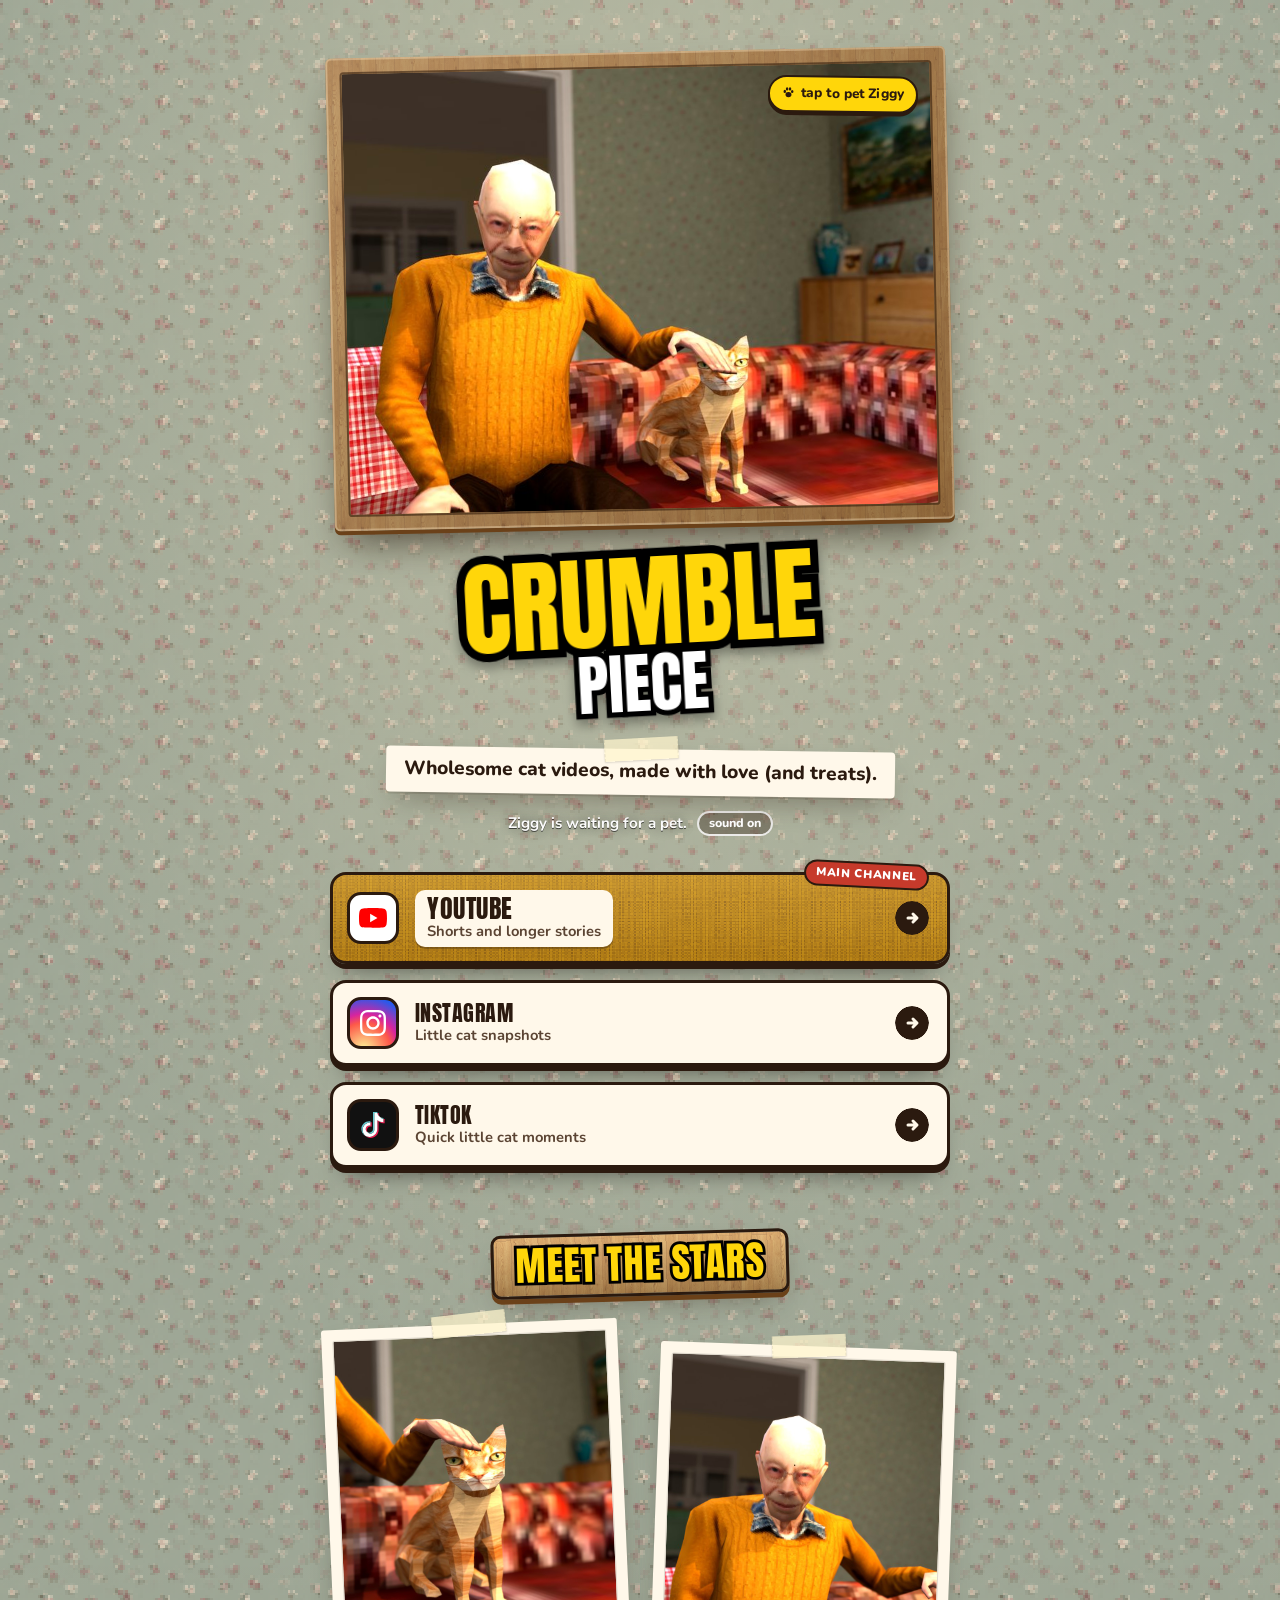
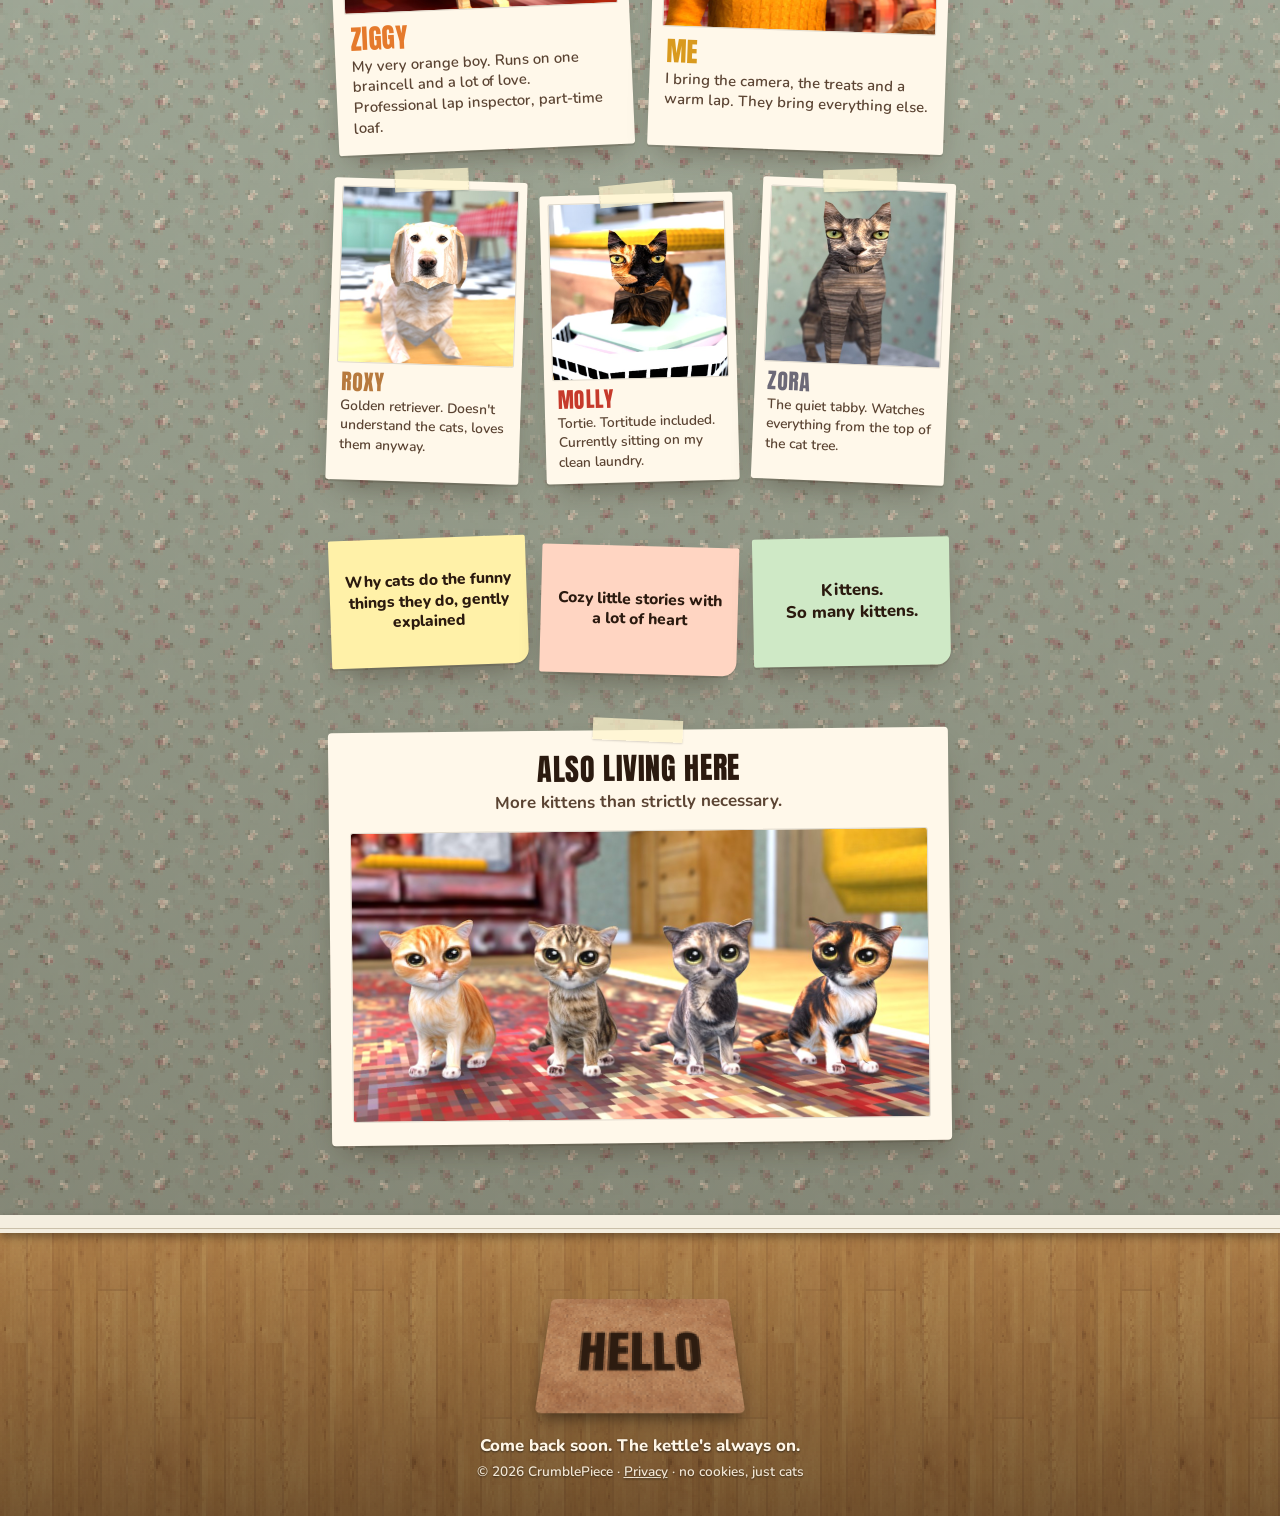
==== commit 2fc57893: "Feedback round 1: first person, sharper stars, Roxy/Molly/Zora, new kittens - frame without nail and" ====
--- a/index.html
+++ b/index.html
@@ -5,8 +5,8 @@
     <meta charset="utf-8">
     <meta name="viewport" content="width=device-width, initial-scale=1">
 
-    <title>CrumblePiece – wholesome cat videos from grandpa's house</title>
-    <meta name="description" content="Wholesome cat videos starring Ziggy, a very orange cat, and Grandpa. Watch CrumblePiece on YouTube, TikTok and Instagram.">
+    <title>CrumblePiece – wholesome cat videos</title>
+    <meta name="description" content="Wholesome cat videos starring Ziggy, my very orange cat. Watch CrumblePiece on YouTube, Instagram and TikTok.">
     <link rel="canonical" href="https://crumblepiece.com/">
     <meta name="author" content="CrumblePiece">
 
@@ -18,12 +18,12 @@
     <!-- How the page looks when shared in apps and on social media -->
     <meta property="og:type" content="website">
     <meta property="og:title" content="CrumblePiece">
-    <meta property="og:description" content="Wholesome cat videos from grandpa's house, starring Ziggy and Grandpa.">
+    <meta property="og:description" content="Wholesome cat videos starring Ziggy and me.">
     <meta property="og:url" content="https://crumblepiece.com/">
     <meta property="og:image" content="https://crumblepiece.com/images/og.jpg">
     <meta property="og:image:width" content="1200">
     <meta property="og:image:height" content="630">
-    <meta property="og:image:alt" content="Grandpa on his sofa, petting Ziggy the orange cat">
+    <meta property="og:image:alt" content="Me on my sofa, petting Ziggy the orange cat">
     <meta name="twitter:card" content="summary_large_image">
 
     <link rel="preload" href="fonts/anton-latin.woff2" as="font" type="font/woff2" crossorigin>
@@ -37,13 +37,13 @@
     <div class="wall">
       <main class="room">
 
-        <!-- The family photo on the wall: tap it to pet Ziggy -->
+        <!-- The photo on the wall: tap it to pet Ziggy -->
         <header class="hero">
-          <div class="frame-hang">
+          <div class="frame-wrap">
             <button class="frame" id="pet" type="button" aria-describedby="pet-count">
               <img src="images/hero-1200.jpg" srcset="images/hero-800.jpg 800w, images/hero-1200.jpg 1200w"
                    sizes="(min-width: 700px) 620px, 92vw" width="1200" height="900" fetchpriority="high"
-                   alt="Grandpa in his mustard sweater on the sofa, gently petting Ziggy, an orange cat. Both look into the camera.">
+                   alt="Me in my mustard sweater on the sofa, gently petting Ziggy, my orange cat. We both look into the camera.">
               <span class="frame-hint" aria-hidden="true">tap to pet Ziggy</span>
               <span class="visually-hidden">Pet Ziggy</span>
               <span class="hearts" aria-hidden="true"></span>
@@ -55,7 +55,7 @@
             <span class="logo-bottom" aria-hidden="true">Piece</span>
           </h1>
 
-          <p class="tagline">Wholesome cat videos from grandpa's house.</p>
+          <p class="tagline">Wholesome cat videos, made with love (and treats).</p>
 
           <p class="pet-count" id="pet-count" aria-live="polite">
             <span id="pet-text">Ziggy is waiting for a pet.</span>
@@ -76,6 +76,15 @@
             <span class="link-arrow" aria-hidden="true"></span>
           </a>
 
+          <a class="link" href="https://www.instagram.com/crumblepiece" target="_blank" rel="noopener">
+            <span class="link-icon link-icon--ig"><img src="images/icons/instagram.svg" alt="" width="26" height="26"></span>
+            <span class="link-text">
+              <span class="link-title">Instagram</span>
+              <span class="link-sub">Little cat snapshots</span>
+            </span>
+            <span class="link-arrow" aria-hidden="true"></span>
+          </a>
+
           <a class="link" href="https://www.tiktok.com/@crumblepiece0" target="_blank" rel="noopener">
             <span class="link-icon link-icon--tt"><img src="images/icons/tiktok.svg" alt="" width="26" height="26"></span>
             <span class="link-text">
@@ -85,37 +94,57 @@
             <span class="link-arrow" aria-hidden="true"></span>
           </a>
 
-          <a class="link" href="https://www.instagram.com/crumblepiece" target="_blank" rel="noopener">
-            <span class="link-icon link-icon--ig"><img src="images/icons/instagram.svg" alt="" width="26" height="26"></span>
-            <span class="link-text">
-              <span class="link-title">Instagram</span>
-              <span class="link-sub">Snapshots from grandpa's house</span>
-            </span>
-            <span class="link-arrow" aria-hidden="true"></span>
-          </a>
-
         </nav>
 
-        <!-- The two stars, as polaroids taped to the wallpaper -->
+        <!-- The stars, as polaroids taped to the wallpaper -->
         <section class="stars" aria-labelledby="stars-title">
           <h2 class="sign" id="stars-title">Meet the stars</h2>
 
           <div class="polaroids">
             <figure class="polaroid polaroid--ziggy">
-              <img src="images/ziggy.jpg" width="600" height="600" loading="lazy"
-                   alt="Close-up of Ziggy, an orange cat, looking into the camera while Grandpa's hand rests on his head">
+              <img src="images/ziggy.jpg" width="800" height="800" loading="lazy"
+                   alt="Close-up of Ziggy, my orange cat, looking into the camera while my hand rests on his head">
               <figcaption>
                 <strong>Ziggy</strong>
-                Very orange. Runs on one braincell and a lot of love. Professional lap inspector, part-time loaf.
+                My very orange boy. Runs on one braincell and a lot of love. Professional lap inspector, part-time loaf.
               </figcaption>
             </figure>
 
-            <figure class="polaroid polaroid--grandpa">
-              <img src="images/grandpa.jpg" width="600" height="600" loading="lazy"
-                   alt="Grandpa in his mustard sweater and checked shirt, smiling into the camera">
+            <figure class="polaroid polaroid--me">
+              <img src="images/me.jpg" width="800" height="800" loading="lazy"
+                   alt="Me in my mustard sweater and checked shirt, smiling into the camera">
               <figcaption>
-                <strong>Grandpa</strong>
-                Owns the house. On paper. Always has a warm lap, a gentle hand and a secret treat stash.
+                <strong>Me</strong>
+                I bring the camera, the treats and a warm lap. They bring everything else.
+              </figcaption>
+            </figure>
+          </div>
+
+          <div class="polaroids polaroids--small">
+            <figure class="polaroid polaroid--roxy">
+              <img src="images/roxy.jpg" width="600" height="600" loading="lazy"
+                   alt="Roxy, a golden retriever, lying on the wooden floor and looking into the camera">
+              <figcaption>
+                <strong>Roxy</strong>
+                Golden retriever. Doesn't understand the cats, loves them anyway.
+              </figcaption>
+            </figure>
+
+            <figure class="polaroid polaroid--molly">
+              <img src="images/molly.jpg" width="600" height="600" loading="lazy"
+                   alt="Molly, a tortoiseshell cat, sitting on top of a laundry basket and looking into the camera">
+              <figcaption>
+                <strong>Molly</strong>
+                Tortie. Tortitude included. Currently sitting on my clean laundry.
+              </figcaption>
+            </figure>
+
+            <figure class="polaroid polaroid--zora">
+              <img src="images/zora.jpg" width="600" height="600" loading="lazy"
+                   alt="Zora, a grey tabby cat, sitting on the cat tree and looking into the camera">
+              <figcaption>
+                <strong>Zora</strong>
+                The quiet tabby. Watches everything from the top of the cat tree.
               </figcaption>
             </figure>
           </div>
@@ -124,23 +153,16 @@
         <!-- What the channel is about: three notes on the wall -->
         <section class="notes" aria-label="What you'll find">
           <p class="note note--1">Why cats do the funny things they do, gently explained</p>
-          <p class="note note--2">Cozy little stories from one little house</p>
+          <p class="note note--2">Cozy little stories with a lot of heart</p>
           <p class="note note--3">Kittens. <br>So many kittens.</p>
         </section>
 
-        <!-- The rest of the household -->
+        <!-- The kittens -->
         <section class="family" aria-labelledby="family-title">
-          <figure class="drawing">
-            <img src="images/tex/kid_drawing.png" width="96" height="128" loading="lazy"
-                 alt="A child's crayon drawing of a blue house, an orange cat, a golden dog and grandpa in a yellow sweater">
-            <figcaption>the whole family, in crayon</figcaption>
-          </figure>
-          <div class="family-text">
-            <h2 class="family-title" id="family-title">Also living here</h2>
-            <p>A golden retriever who means well, a tortie with a lot of opinions and more kittens than strictly necessary.</p>
-            <img class="kittens" src="images/kittens.jpg" width="720" height="215" loading="lazy"
-                 alt="Four kittens peeking over the edge of a box with big blue eyes">
-          </div>
+          <h2 class="family-title" id="family-title">Also living here</h2>
+          <p>More kittens than strictly necessary.</p>
+          <img class="kittens" src="images/kittens.jpg" width="1200" height="600" loading="lazy"
+               alt="Four kittens sitting in a row on the rug, an orange one, two tabbies and a calico, all looking into the camera">
         </section>
 
       </main>
--- a/css/style.css
+++ b/css/style.css
@@ -1,5 +1,5 @@
-/* CrumblePiece – grandpa's living room, PSX style.
-   The wallpaper, floor, knit, doormat and crayon drawing are the real textures from the video set;
+/* CrumblePiece – my living room, PSX style.
+   The wallpaper, floor, knit and doormat are the real textures from the video set;
    they are scaled up with pixelated filtering, just like in the renders. */
 
 @font-face {
@@ -47,7 +47,7 @@
   color-scheme: light;
 }
 
-/* Evening at grandpa's: the lamp is on, the wallpaper goes dusky */
+/* Evening: the lamp is on, the wallpaper goes dusky */
 @media (prefers-color-scheme: dark) {
   :root {
     --wall-shade: rgba(255, 196, 110, 0.20);
@@ -143,36 +143,9 @@
   text-align: center;
 }
 
-.frame-hang {
+.frame-wrap {
   position: relative;
-  padding-top: 34px;
-}
-
-/* nail + picture wire */
-.frame-hang::before {
-  content: "";
-  position: absolute;
-  top: 0;
-  left: 50%;
-  width: 14px;
-  height: 14px;
-  margin-left: -7px;
-  border-radius: 50%;
-  background: radial-gradient(circle at 35% 35%, #d8d2c4, #6d6455 70%);
-  box-shadow: 0 2px 3px rgba(0, 0, 0, 0.4);
-  z-index: 2;
-}
-
-.frame-hang::after {
-  content: "";
-  position: absolute;
-  top: 7px;
-  left: 22%;
-  right: 22%;
-  height: 36px;
-  background:
-    linear-gradient(to top right, transparent calc(50% - 1px), rgba(43, 26, 15, 0.55) 50%, transparent calc(50% + 1px)) left / 50% 100% no-repeat,
-    linear-gradient(to top left, transparent calc(50% - 1px), rgba(43, 26, 15, 0.55) 50%, transparent calc(50% + 1px)) right / 50% 100% no-repeat;
+  padding-top: 8px;
 }
 
 .frame {
@@ -411,7 +384,7 @@
   box-shadow: 0 1px 0 var(--ink), 0 8px 16px -10px rgba(0, 0, 0, 0.6);
 }
 
-/* the main channel wears grandpa's sweater */
+/* the main channel wears my sweater */
 .link--main {
   min-height: 92px;
   background:
@@ -554,7 +527,21 @@
 }
 
 .polaroid--ziggy { transform: rotate(-2.5deg); }
-.polaroid--grandpa { transform: rotate(2deg); margin-top: 22px; }
+.polaroid--me { transform: rotate(2deg); margin-top: 22px; }
+
+/* the supporting cast: three smaller polaroids */
+.polaroids--small {
+  grid-template-columns: repeat(3, 1fr);
+  gap: clamp(12px, 3vw, 20px);
+  margin-top: 30px;
+}
+
+.polaroids--small .polaroid { padding: 9px 9px 12px; }
+.polaroids--small .polaroid strong { font-size: 1.35rem; }
+.polaroids--small .polaroid figcaption { font-size: 0.86rem; padding-top: 9px; }
+.polaroid--roxy { transform: rotate(1.8deg); }
+.polaroid--molly { transform: rotate(-1.5deg); margin-top: 14px; }
+.polaroid--zora { transform: rotate(2.4deg); }
 
 .polaroid img {
   width: 100%;
@@ -584,7 +571,10 @@
   color: var(--orange);
 }
 
-.polaroid--grandpa strong { color: var(--mustard); }
+.polaroid--me strong { color: var(--mustard); }
+.polaroid--roxy strong { color: var(--wood); }
+.polaroid--molly strong { color: var(--red); }
+.polaroid--zora strong { color: #6d6a78; }
 
 /* ------------------------------------------------------------------ sticky notes */
 
@@ -618,61 +608,49 @@
 /* ------------------------------------------------------------------ the rest of the household */
 
 .family {
-  display: grid;
-  grid-template-columns: auto 1fr;
-  gap: 24px;
-  align-items: center;
+  position: relative;
   margin-top: 64px;
-  padding: 22px;
-  background: rgba(255, 248, 234, 0.92);
-  border-radius: var(--radius);
+  padding: 22px 22px 24px;
+  text-align: center;
+  background: var(--paper);
+  border-radius: 4px;
   box-shadow: var(--shadow);
-}
-
-.drawing {
-  margin: 0;
-  width: 132px;
-  transform: rotate(-3deg);
-  text-align: center;
-}
-
-.drawing img {
-  width: 132px;
-  height: 176px;
-  image-rendering: pixelated;
-  background: #fff;
-  border: 6px solid #fff;
-  box-shadow: 0 3px 10px rgba(0, 0, 0, 0.25);
-}
-
-.drawing figcaption {
-  margin-top: 8px;
-  font-style: italic;
-  font-weight: 700;
-  font-size: 0.8rem;
-  color: var(--ink-soft);
+  transform: rotate(-0.6deg);
+}
+
+.family::before {
+  content: "";
+  position: absolute;
+  top: -11px;
+  left: 50%;
+  width: 90px;
+  height: 22px;
+  margin-left: -45px;
+  background: rgba(255, 245, 205, 0.72);
+  box-shadow: 0 1px 2px rgba(0, 0, 0, 0.15);
+  transform: rotate(3deg);
 }
 
 .family-title {
   margin: 0;
   font-family: var(--display);
   font-weight: 400;
-  font-size: 1.7rem;
+  font-size: 1.9rem;
   line-height: 1.1;
   text-transform: uppercase;
   letter-spacing: 0.02em;
 }
 
-.family-text p {
-  margin: 6px 0 14px;
-  font-weight: 600;
+.family p {
+  margin: 4px 0 16px;
+  font-weight: 700;
   color: var(--ink-soft);
 }
 
 .kittens {
   width: 100%;
-  border-radius: 10px;
-  border: 3px solid var(--ink);
+  border-radius: 2px;
+  outline: 1px solid rgba(0, 0, 0, 0.12);
 }
 
 /* ------------------------------------------------------------------ floor + doormat */
@@ -776,14 +754,25 @@
   .polaroid { padding: 8px 8px 12px; }
   .polaroid strong { font-size: 1.35rem; }
   .polaroid figcaption { font-size: 0.84rem; }
-  .polaroid--grandpa { margin-top: 16px; }
+  .polaroid--me { margin-top: 16px; }
+
+  /* small polaroids become photo + text rows */
+  .polaroids--small { grid-template-columns: 1fr; gap: 14px; margin-top: 24px; }
+  .polaroids--small .polaroid {
+    display: grid;
+    grid-template-columns: 112px 1fr;
+    gap: 12px;
+    align-items: center;
+    padding: 8px;
+  }
+  .polaroids--small .polaroid figcaption { padding: 0; }
+  .polaroid--molly { margin-top: 0; }
 
   .notes { grid-template-columns: 1fr; gap: 12px; }
   .note { min-height: 0; padding: 16px; }
   .note--2 { transform: rotate(1.2deg); }
 
-  .family { grid-template-columns: 1fr; text-align: center; padding: 22px 18px; }
-  .drawing { margin: 0 auto; }
+  .family { padding: 20px 14px 16px; }
 
   .link-badge { right: 12px; }
 }
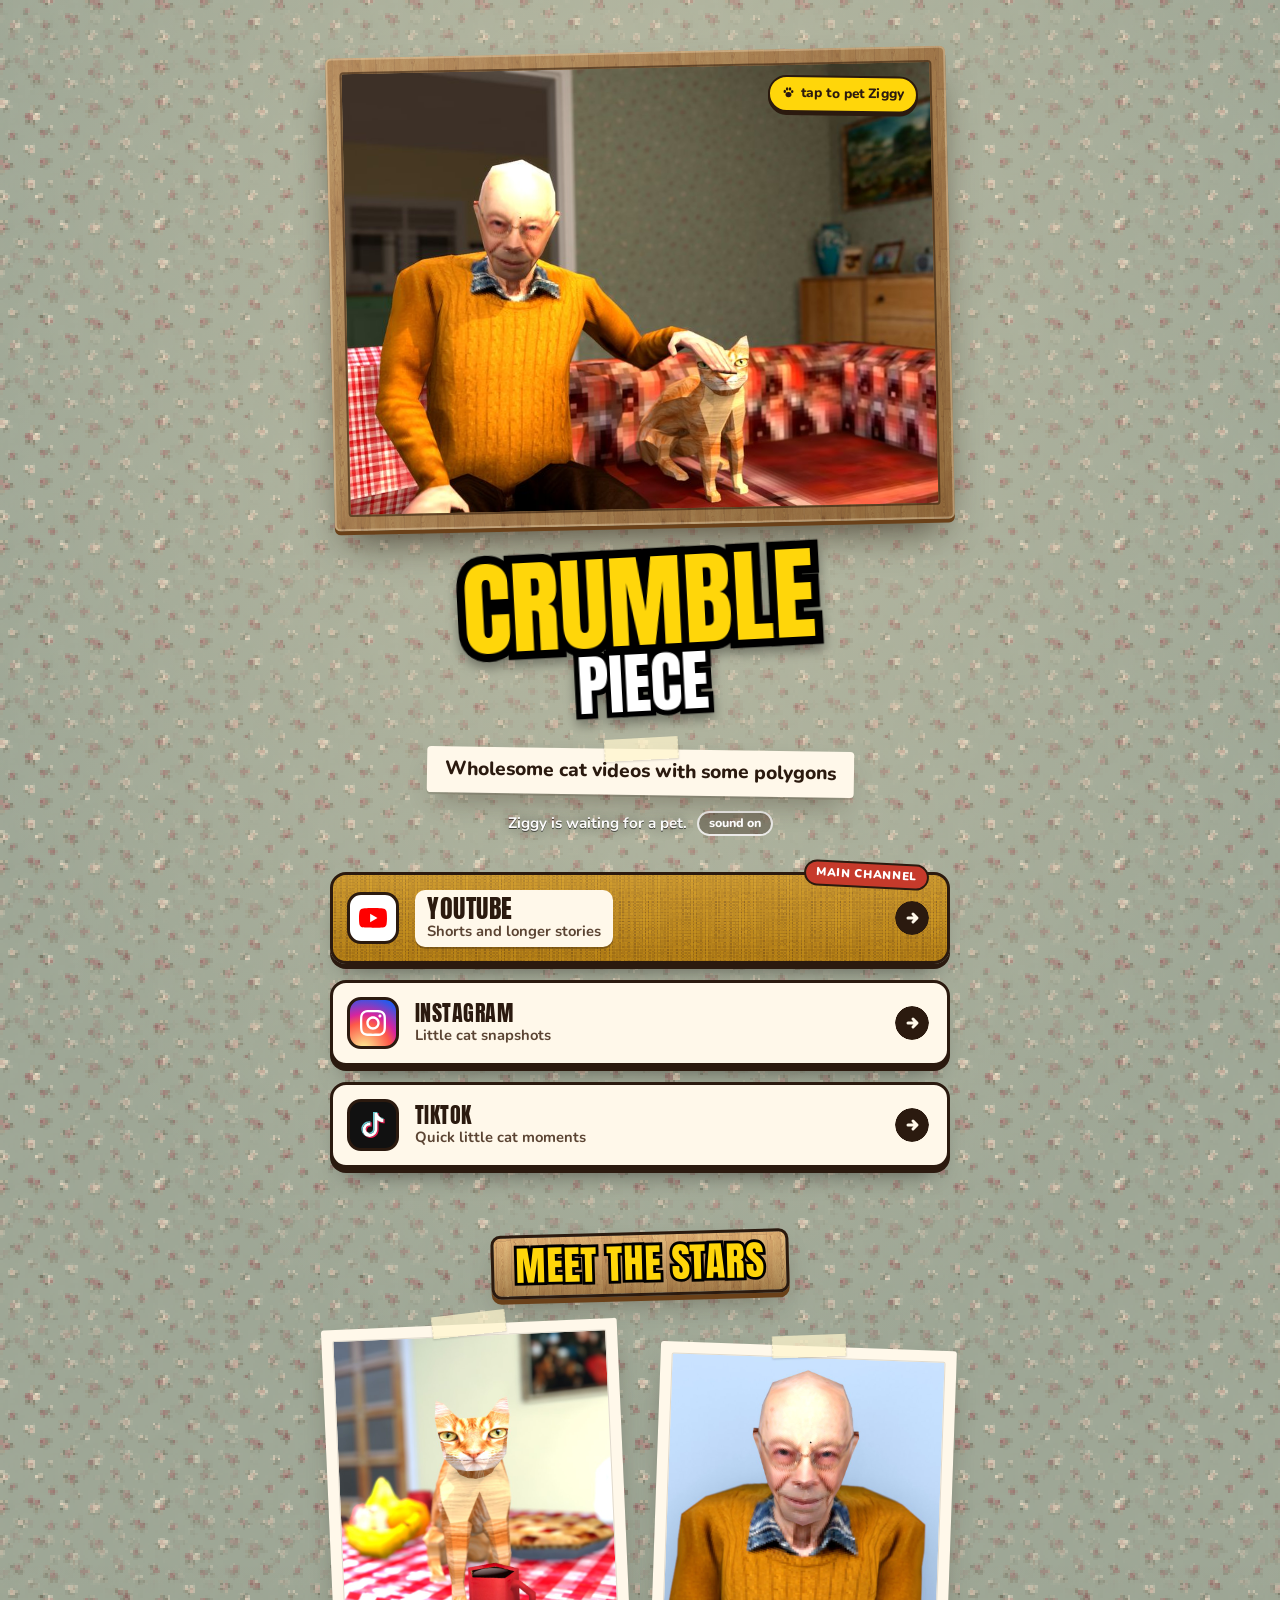
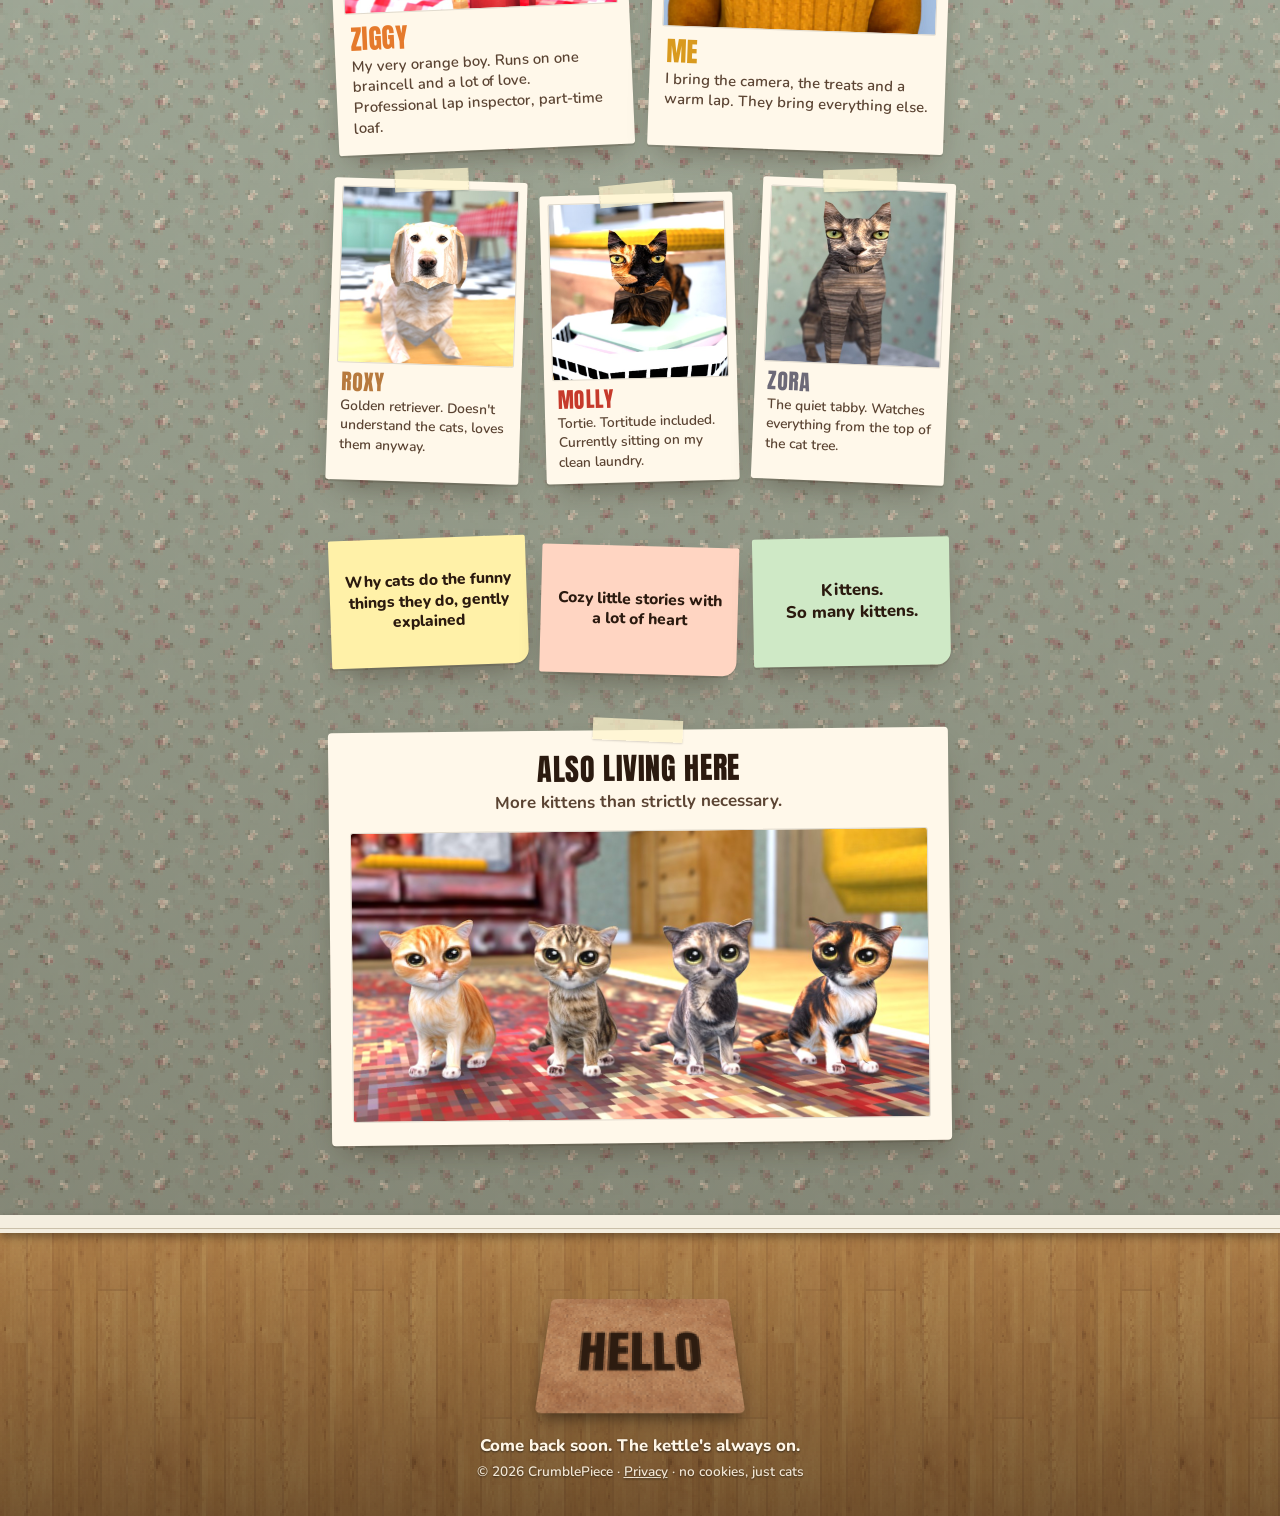
==== commit 7e3c7673: "More pet-counter lines, new tagline, passport photo for Me, Ziggy on the kitchen table Co-Authored-B" ====
--- a/index.html
+++ b/index.html
@@ -55,7 +55,7 @@
             <span class="logo-bottom" aria-hidden="true">Piece</span>
           </h1>
 
-          <p class="tagline">Wholesome cat videos, made with love (and treats).</p>
+          <p class="tagline">Wholesome cat videos with some polygons</p>
 
           <p class="pet-count" id="pet-count" aria-live="polite">
             <span id="pet-text">Ziggy is waiting for a pet.</span>
@@ -103,7 +103,7 @@
           <div class="polaroids">
             <figure class="polaroid polaroid--ziggy">
               <img src="images/ziggy.jpg" width="800" height="800" loading="lazy"
-                   alt="Close-up of Ziggy, my orange cat, looking into the camera while my hand rests on his head">
+                   alt="Ziggy, my orange cat, sitting on the kitchen table right behind a red mug and looking innocently into the camera">
               <figcaption>
                 <strong>Ziggy</strong>
                 My very orange boy. Runs on one braincell and a lot of love. Professional lap inspector, part-time loaf.
@@ -112,7 +112,7 @@
 
             <figure class="polaroid polaroid--me">
               <img src="images/me.jpg" width="800" height="800" loading="lazy"
-                   alt="Me in my mustard sweater and checked shirt, smiling into the camera">
+                   alt="My very official passport photo: me in my mustard sweater, staring straight into the camera against a plain blue-grey background">
               <figcaption>
                 <strong>Me</strong>
                 I bring the camera, the treats and a warm lap. They bring everything else.
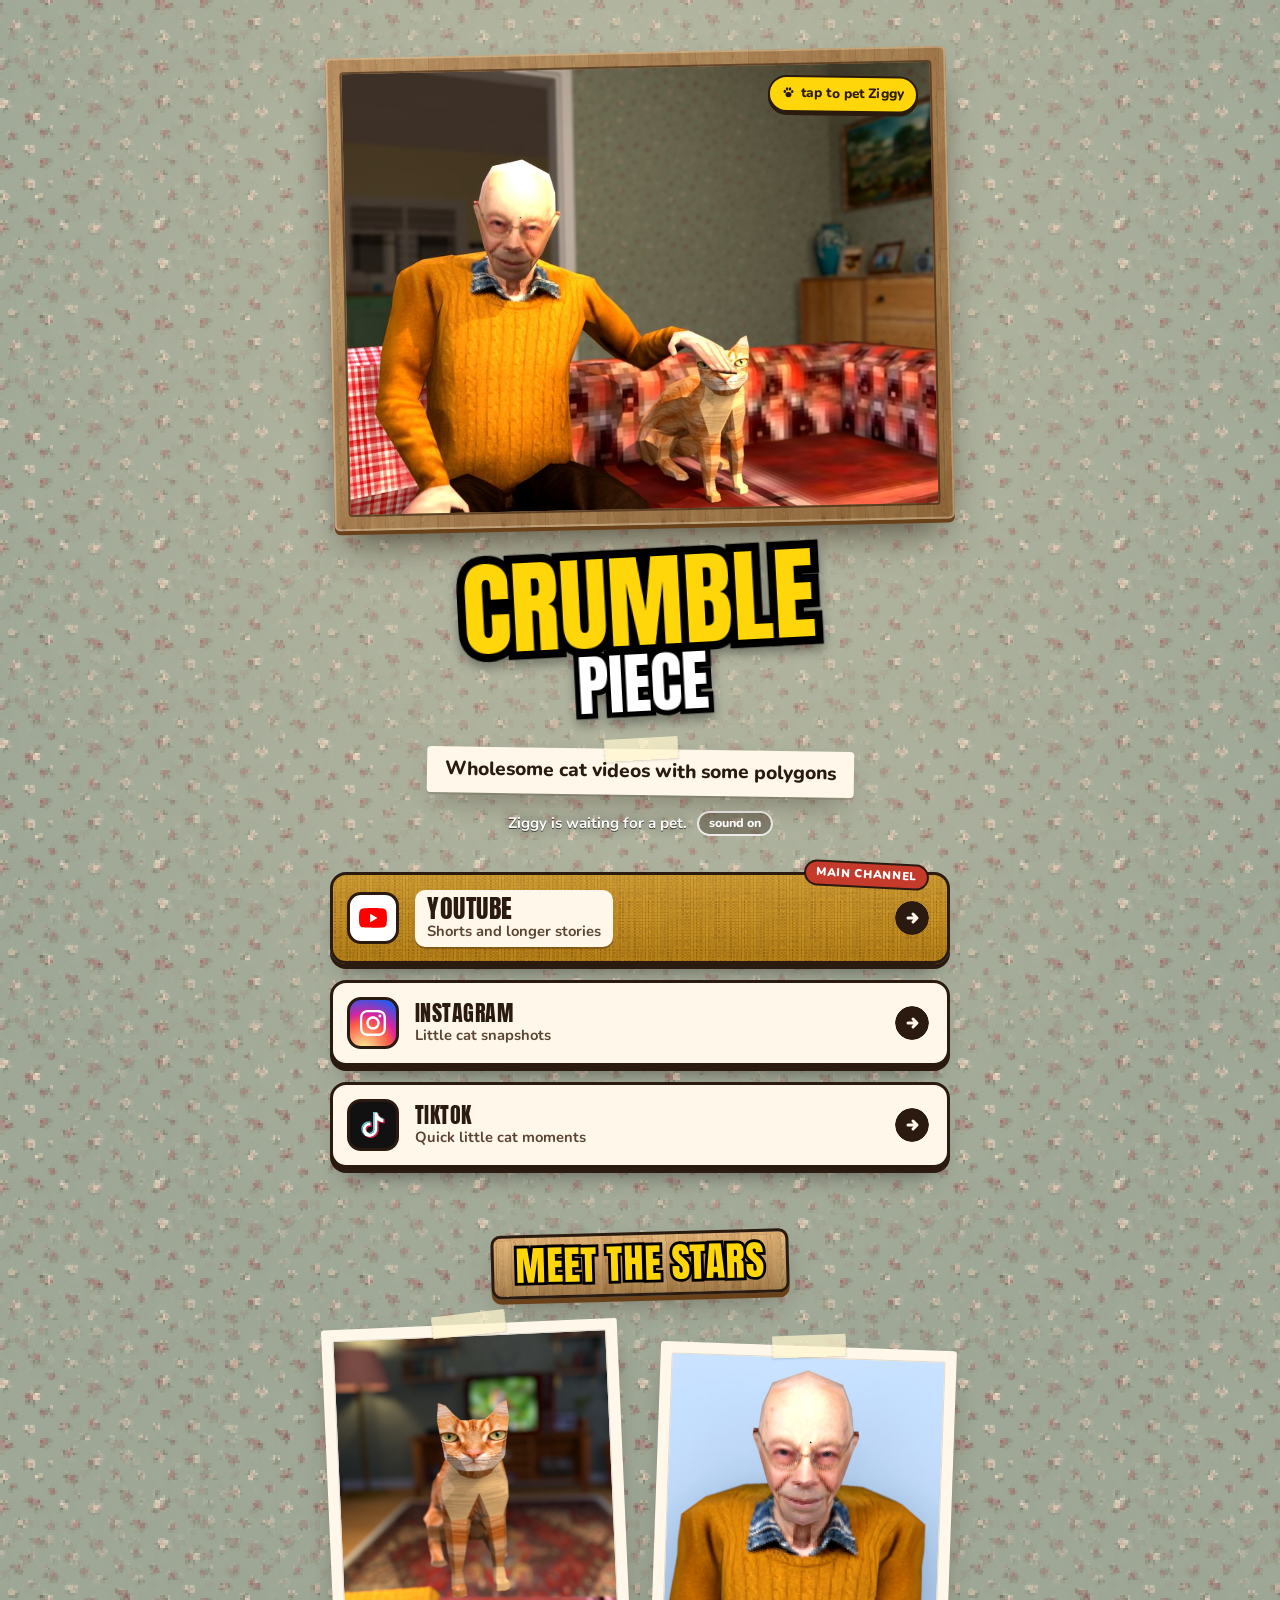
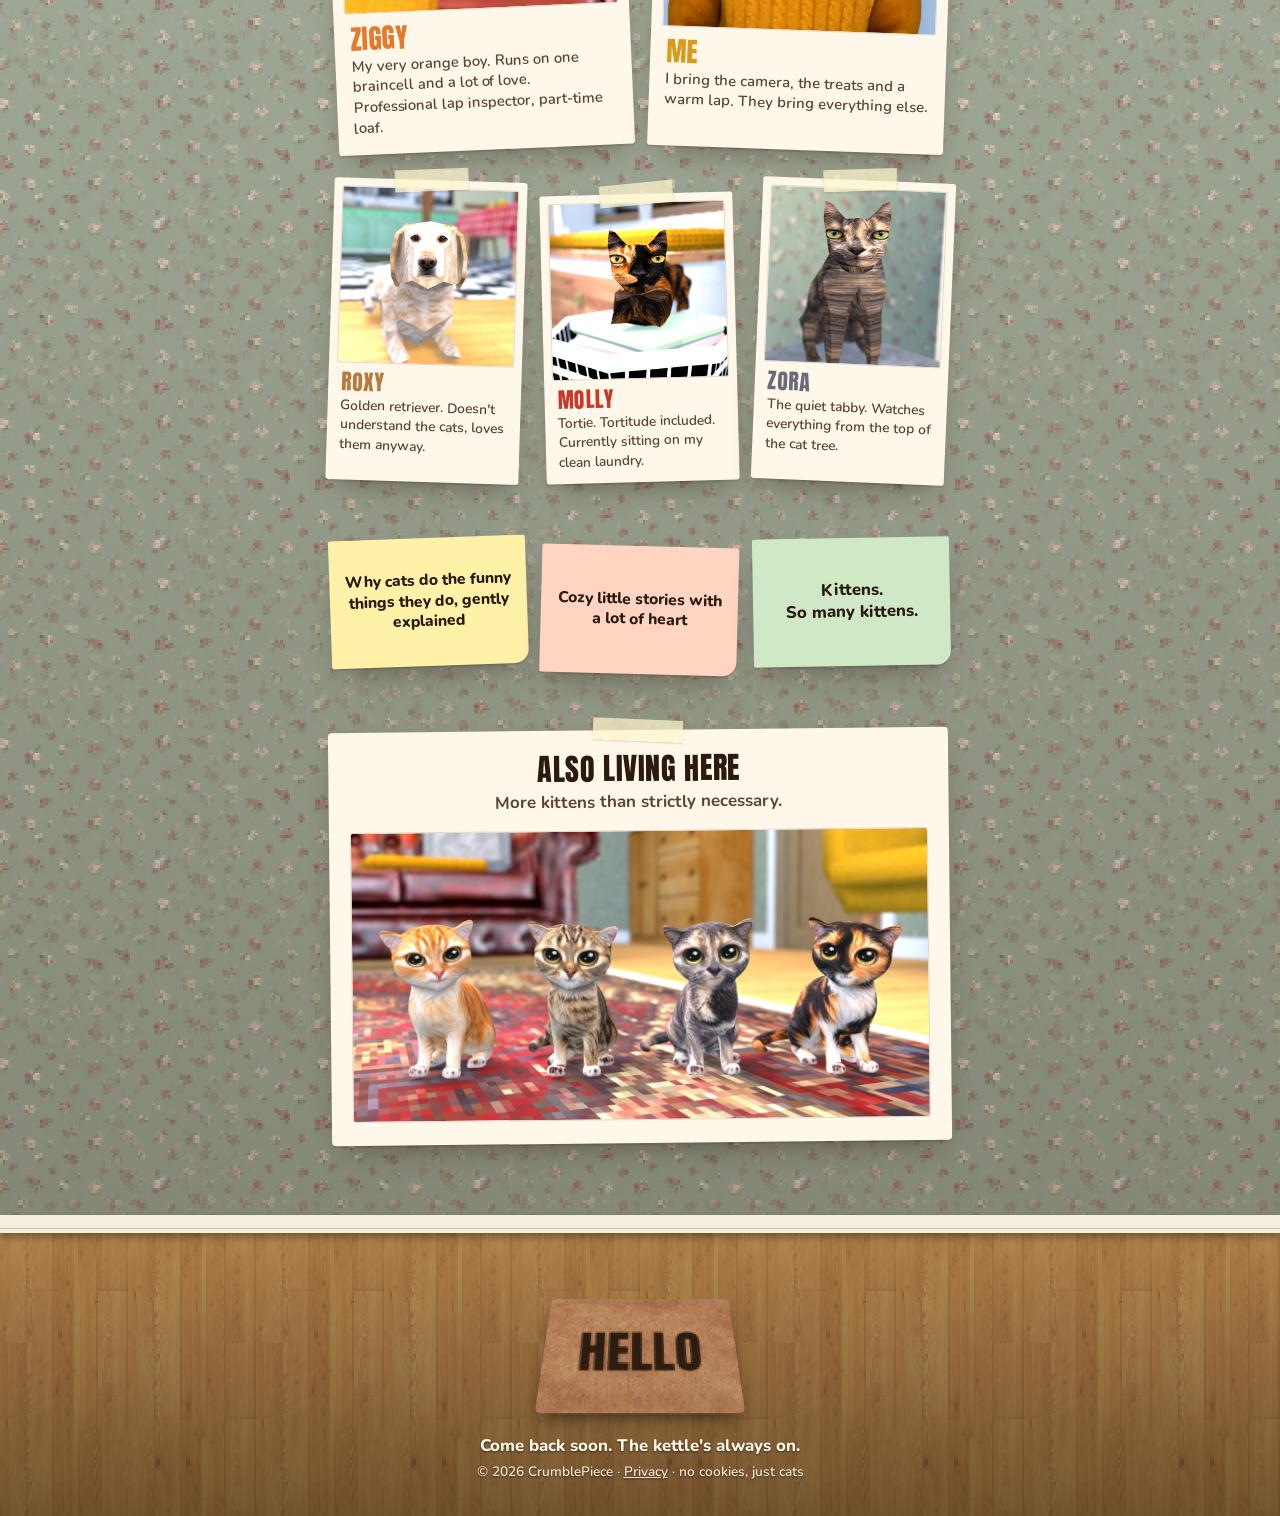
==== commit 265bd8bf: "Ziggy polaroid: evening living room for more contrast Co-Authored-By: Claude Opus 5.5 <noreply@anthr" ====
--- a/index.html
+++ b/index.html
@@ -103,7 +103,7 @@
           <div class="polaroids">
             <figure class="polaroid polaroid--ziggy">
               <img src="images/ziggy.jpg" width="800" height="800" loading="lazy"
-                   alt="Ziggy, my orange cat, sitting on the kitchen table right behind a red mug and looking innocently into the camera">
+                   alt="Ziggy, my orange cat, on the edge of the sofa in the cozy evening living room, looking into the camera">
               <figcaption>
                 <strong>Ziggy</strong>
                 My very orange boy. Runs on one braincell and a lot of love. Professional lap inspector, part-time loaf.
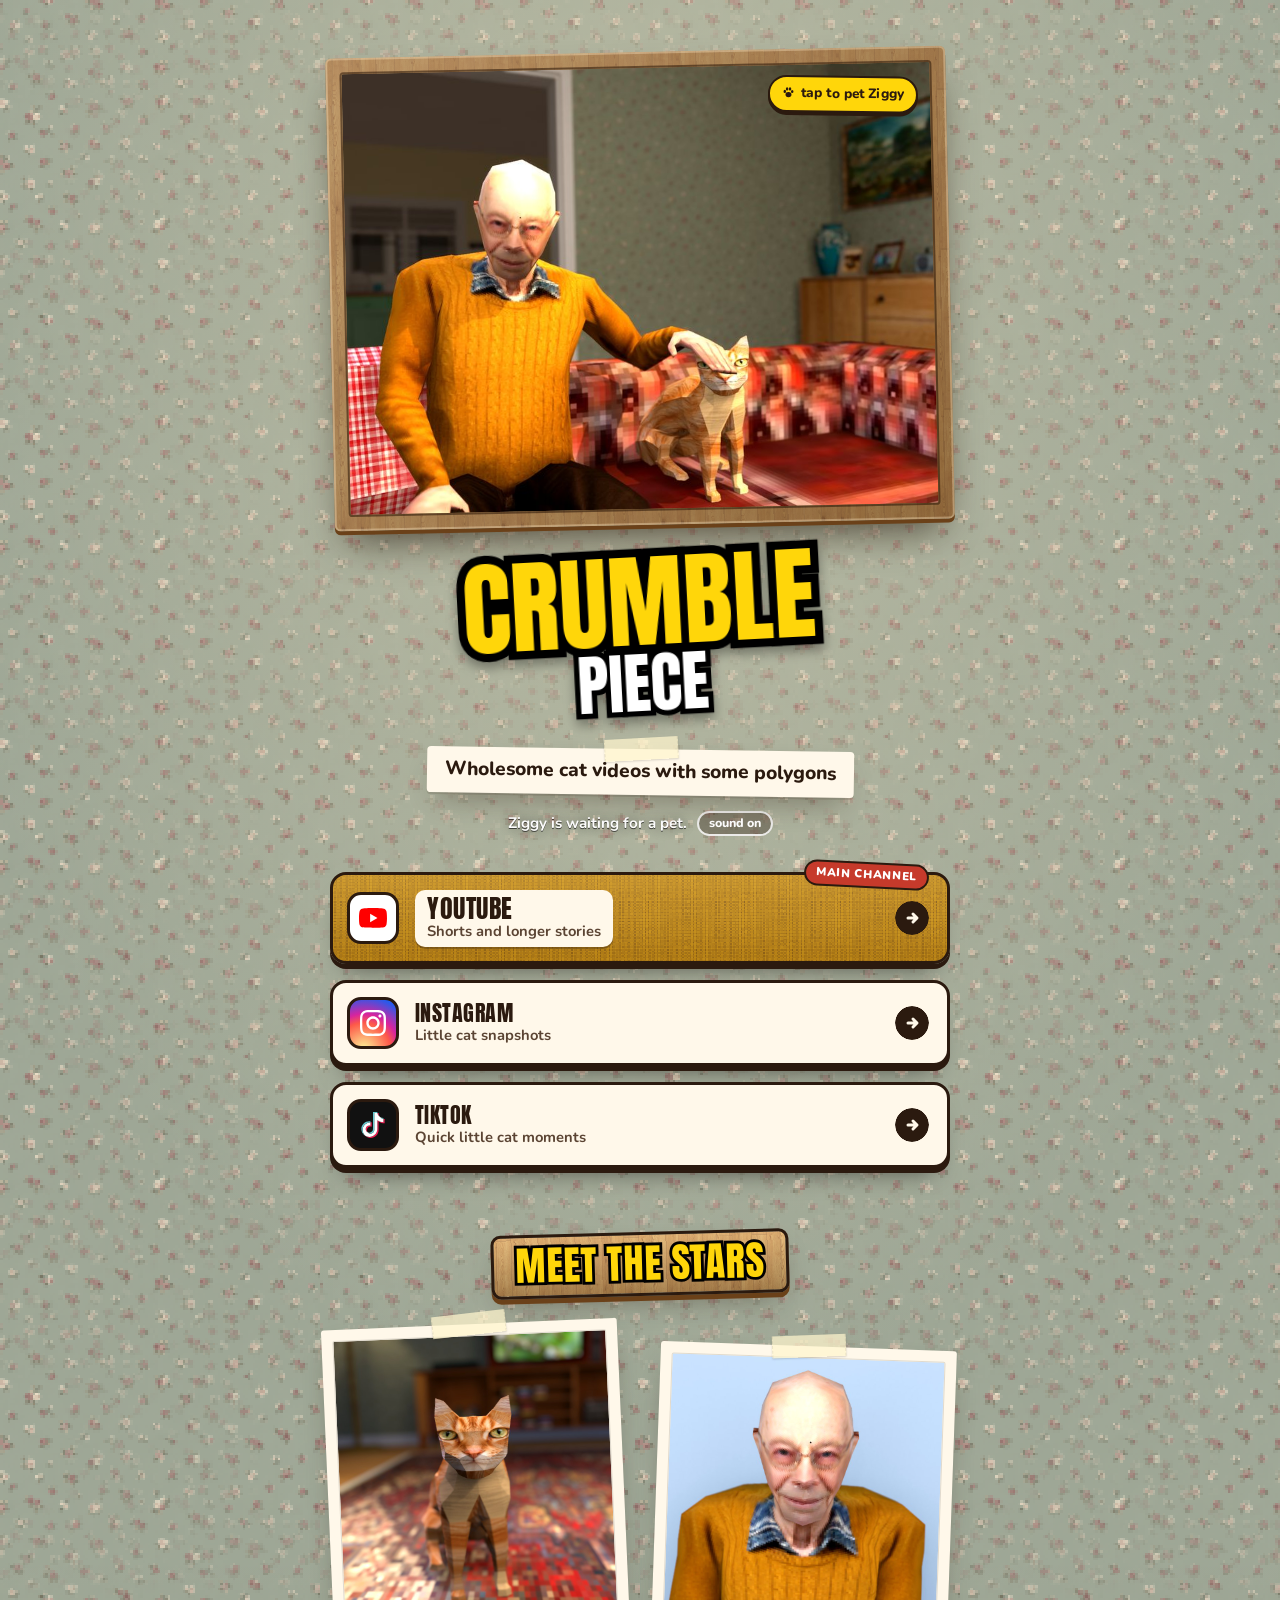
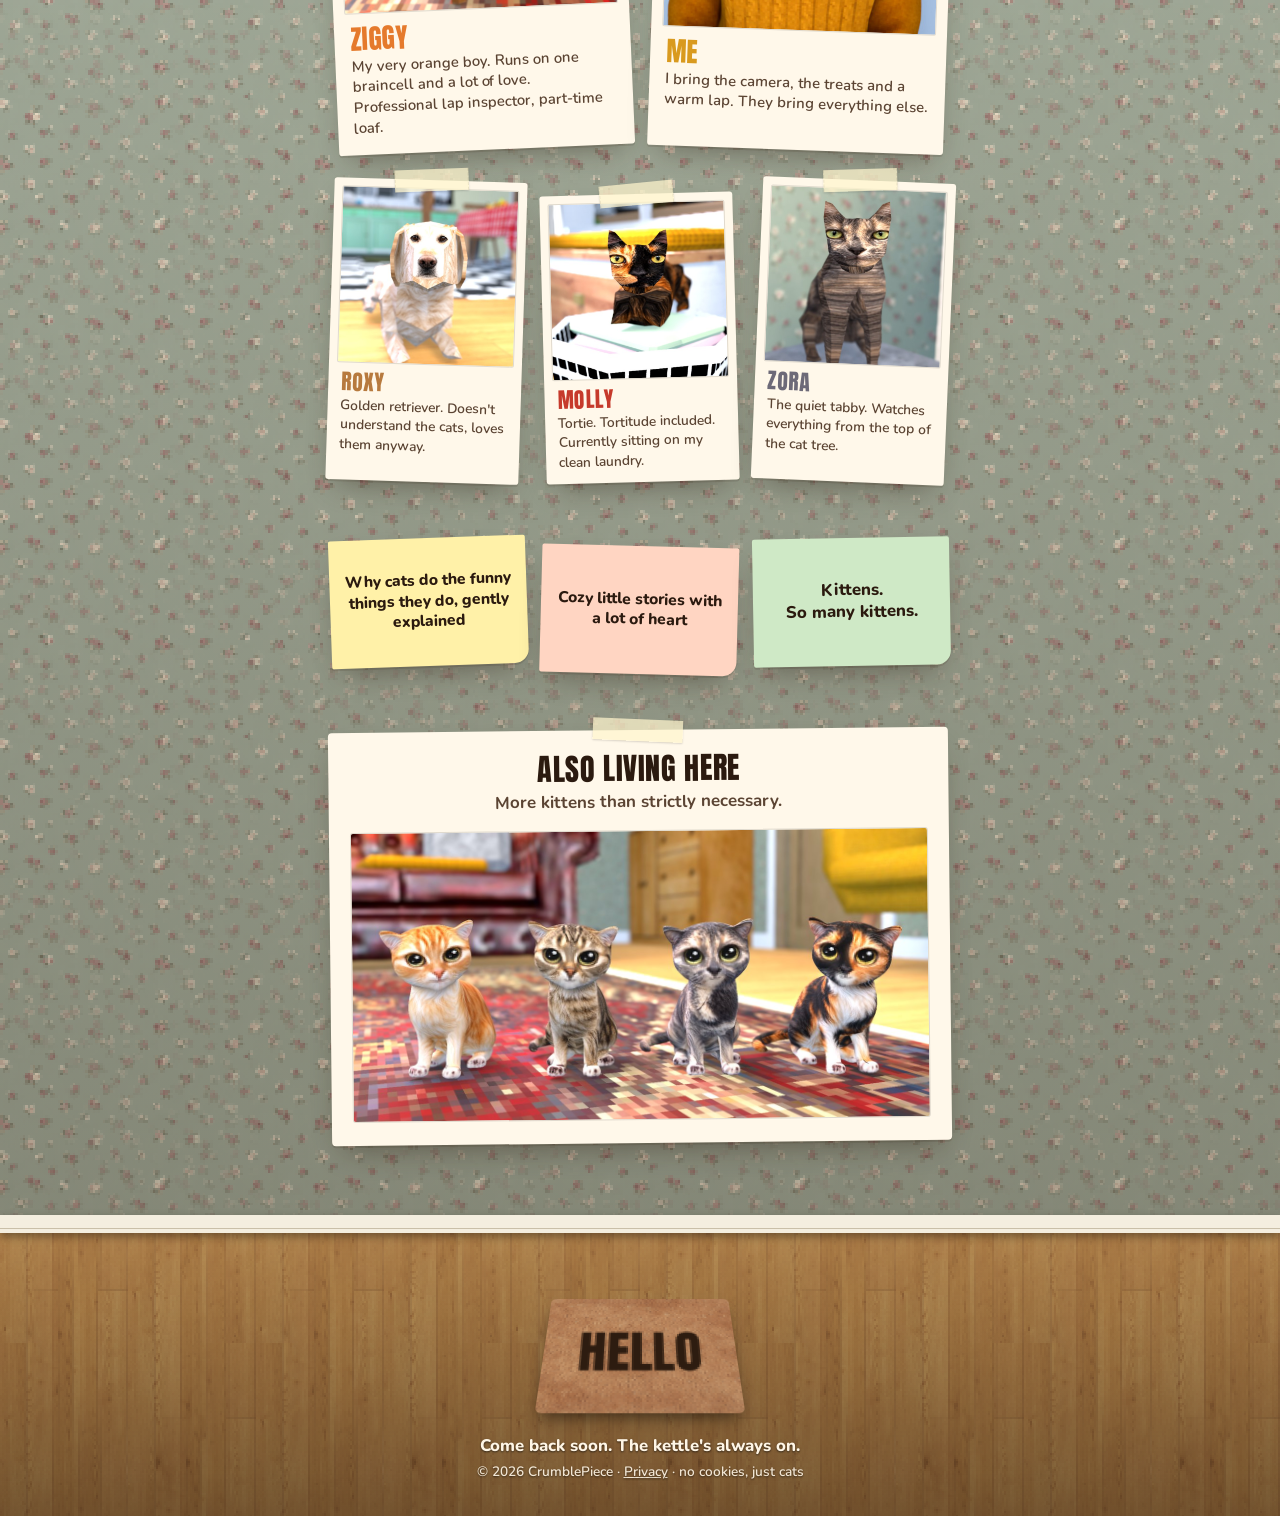
==== commit 9ed798b0: "Ziggy polaroid: sitting on the rug instead of floating at the sofa edge Co-Authored-By: Claude Opus " ====
--- a/index.html
+++ b/index.html
@@ -103,7 +103,7 @@
           <div class="polaroids">
             <figure class="polaroid polaroid--ziggy">
               <img src="images/ziggy.jpg" width="800" height="800" loading="lazy"
-                   alt="Ziggy, my orange cat, on the edge of the sofa in the cozy evening living room, looking into the camera">
+                   alt="Ziggy, my orange cat, sitting on the rug in the cozy evening living room and looking into the camera">
               <figcaption>
                 <strong>Ziggy</strong>
                 My very orange boy. Runs on one braincell and a lot of love. Professional lap inspector, part-time loaf.
